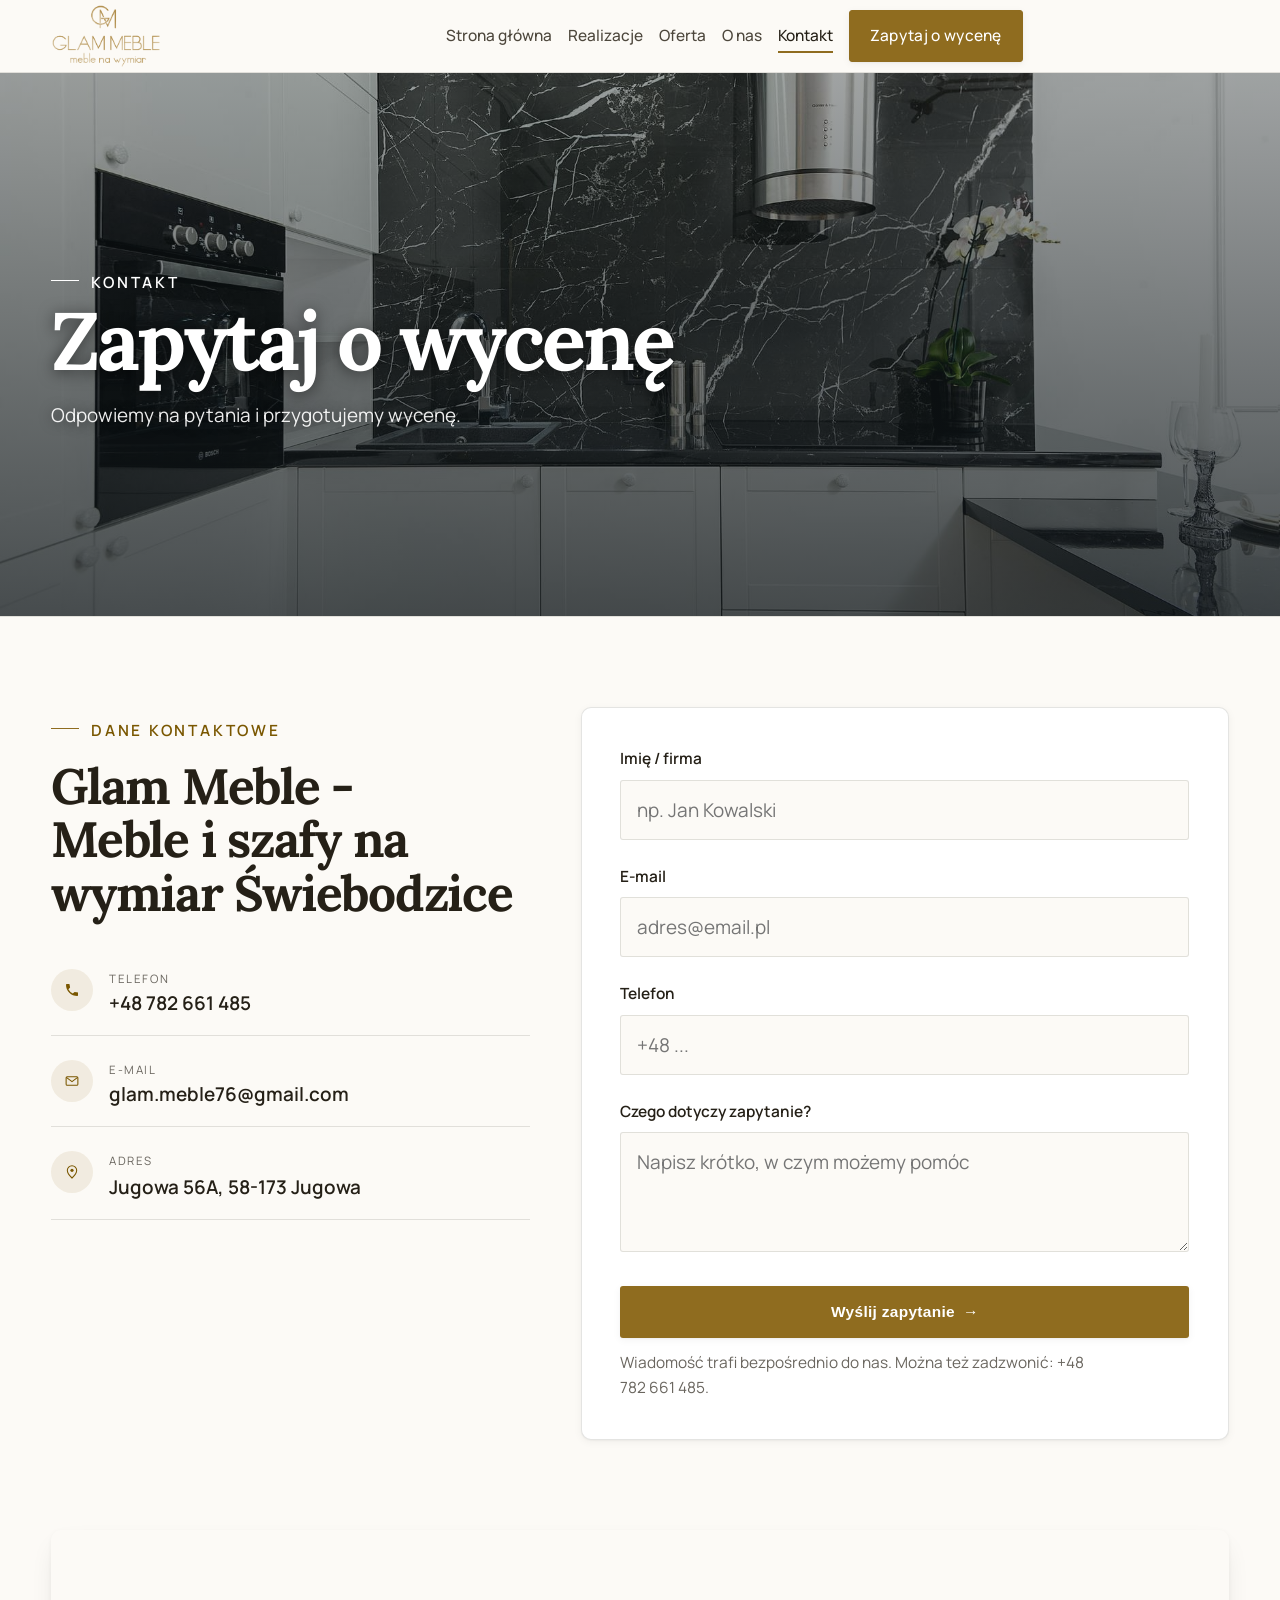
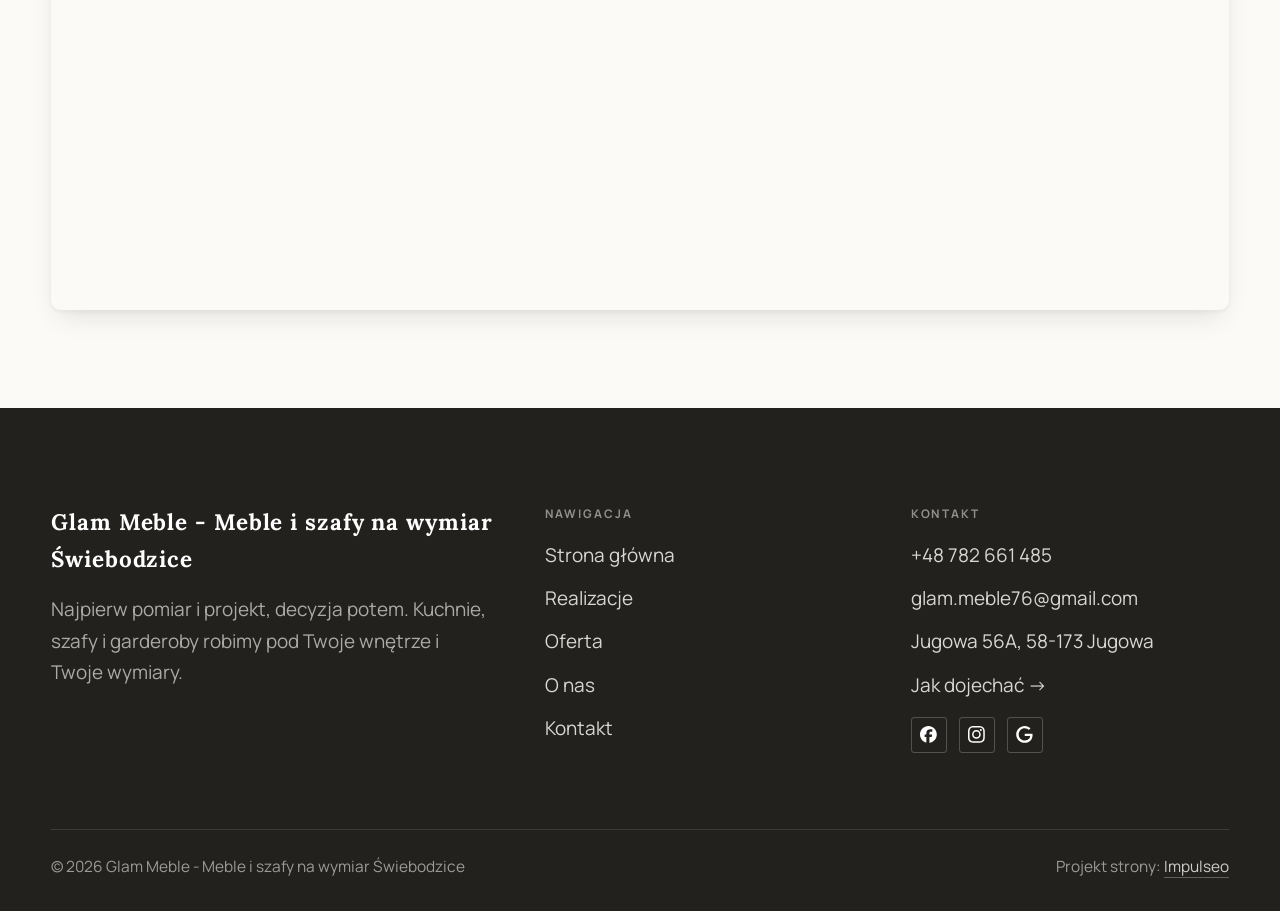
==== kontakt.html @ 392a2110 "Strona demo: glam-meble-meble-i-szafy-na-wymiar-swiebodzice" ====
<!DOCTYPE html>
<html lang="pl">
<head>
<meta charset="UTF-8">
<meta name="viewport" content="width=device-width, initial-scale=1.0">
<title>Kontakt - Glam Meble - Meble i szafy na wymiar Świebodzice</title>
<meta name="description" content="Kontakt Glam Meble - Meble i szafy na wymiar Świebodzice - Jugowa 56A, 58-173 Jugowa">
<link rel="canonical" href="https://impulseo-pl.github.io/glam-meble-meble-i-szafy-na-wymiar-swiebodzice/kontakt.html">
<meta name="robots" content="noindex, nofollow">
<meta property="og:type" content="website">
<meta property="og:locale" content="pl_PL">
<meta property="og:site_name" content="Glam Meble - Meble i szafy na wymiar Świebodzice">
<meta property="og:title" content="Kontakt - Glam Meble - Meble i szafy na wymiar Świebodzice">
<meta property="og:description" content="Kontakt Glam Meble - Meble i szafy na wymiar Świebodzice - Jugowa 56A, 58-173 Jugowa">
<meta property="og:url" content="https://impulseo-pl.github.io/glam-meble-meble-i-szafy-na-wymiar-swiebodzice/kontakt.html">
<meta property="og:image" content="https://impulseo-pl.github.io/glam-meble-meble-i-szafy-na-wymiar-swiebodzice/img/og.jpg">
<meta property="og:image:width" content="1200">
<meta property="og:image:height" content="630">
<meta name="twitter:card" content="summary_large_image">
<link rel="preconnect" href="https://fonts.googleapis.com">
<link rel="preconnect" href="https://fonts.gstatic.com" crossorigin>
<link href="https://fonts.googleapis.com/css2?family=Lora:wght@500;600;700&family=Manrope:wght@400;500;600&display=swap" rel="stylesheet">
<link rel="stylesheet" href="assets/styles.css?v=4cec102a">
</head>
<body>

<header class="nav">
  <div class="wrap nav-inner">
    <a class="brand brand-has-logo" href="index.html"><img class="brand-logo" src="img/logo.png" alt="Glam Meble - Meble i szafy na wymiar Świebodzice" width="603" height="350" decoding="async"></a>
    <nav class="nav-links">
      <a href="index.html">Strona główna</a>
      <a href="realizacje.html">Realizacje</a>
      <a href="oferta.html">Oferta</a>
      <a href="o-nas.html">O nas</a>
      <a href="kontakt.html" class="active" aria-current="page">Kontakt</a>
      <a href="kontakt.html" class="btn btn-accent">Zapytaj o wycenę</a>
    </nav>
    <button class="nav-toggle" aria-label="Menu"><span></span><span></span><span></span></button>
  </div>
</header>

<main>
<section class="pagehead">
  <img src="img/g7.jpg" alt="Glam Meble - Meble i szafy na wymiar Świebodzice - Zapytaj o wycenę" width="1880" height="1255" decoding="async">
  <div class="wrap">
    <span class="eyebrow">Kontakt</span>
    <h1>Zapytaj o wycenę</h1>
    <p>Odpowiemy na pytania i przygotujemy wycenę.</p>
  </div>
</section>
<section>
  <div class="wrap contact-grid">
    <div class="reveal">
      <span class="eyebrow">Dane kontaktowe</span>
      <h2 style="margin:var(--space-4) 0 var(--space-6)">Glam Meble - Meble i szafy na wymiar Świebodzice</h2>
      <div class="info-list">
        <div class="info-row"><div class="ic"><svg class="ico-tel" width="16" height="16" viewBox="0 0 24 24" fill="none" aria-hidden="true"><path d="M6.6 10.8a15.5 15.5 0 0 0 6.6 6.6l2.2-2.2a1 1 0 0 1 1-.24 11.4 11.4 0 0 0 3.6.58 1 1 0 0 1 1 1V20a1 1 0 0 1-1 1A17 17 0 0 1 3 4a1 1 0 0 1 1-1h3.5a1 1 0 0 1 1 1c0 1.25.2 2.46.58 3.6a1 1 0 0 1-.25 1l-2.23 2.2Z" fill="currentColor"/></svg></div><div><div class="lbl">Telefon</div><a class="val" href="tel:+48782661485">+48 782 661 485</a></div></div>
        <div class="info-row"><div class="ic"><svg class="ico-mail" width="16" height="16" viewBox="0 0 24 24" fill="none" aria-hidden="true"><rect x="3.2" y="5.5" width="17.6" height="13" rx="1.6" stroke="currentColor" stroke-width="1.6"/><path d="M4 7l8 6 8-6" stroke="currentColor" stroke-width="1.6" stroke-linecap="round" stroke-linejoin="round"/></svg></div><div><div class="lbl">E-mail</div><a class="val" href="mailto:glam.meble76@gmail.com">glam.meble76@gmail.com</a></div></div>
        <div class="info-row"><div class="ic"><svg class="ico-pin" width="16" height="16" viewBox="0 0 24 24" fill="none" aria-hidden="true"><path d="M12 21s7-6.1 7-11.5A7 7 0 0 0 5 9.5C5 14.9 12 21 12 21Z" stroke="currentColor" stroke-width="1.6" fill="none"/><circle cx="12" cy="9.5" r="2.4" fill="currentColor"/></svg></div><div><div class="lbl">Adres</div><div class="val">Jugowa 56A, 58-173 Jugowa</div></div></div>
      </div>
    </div>
    <div class="reveal">
      <form class="form" action="https://formsubmit.co/glam.meble76@gmail.com" method="POST">
        <input type="hidden" name="_subject" value="Zapytanie ze strony Glam Meble - Meble i szafy na wymiar Świebodzice">
        <input type="hidden" name="_captcha" value="false">
        <input type="hidden" name="_template" value="table">
        <div class="fld"><label for="name">Imię / firma</label><input id="name" name="name" type="text" placeholder="np. Jan Kowalski" required></div>
        <div class="fld"><label for="email">E-mail</label><input id="email" name="email" type="email" placeholder="adres@email.pl" required></div>
        <div class="fld"><label for="phone">Telefon</label><input id="phone" name="phone" type="tel" placeholder="+48 ..."></div>
        <div class="fld"><label for="msg">Czego dotyczy zapytanie?</label><textarea id="msg" name="message" placeholder="Napisz krótko, w czym możemy pomóc" required></textarea></div>
        <button type="submit" class="btn btn-accent" style="width:100%;justify-content:center">Wyślij zapytanie <span class="arr">→</span></button>
        <p class="note">Wiadomość trafi bezpośrednio do nas. Można też zadzwonić: +48 782 661 485.</p>
      </form>
    </div>
  </div>
</section>
<section style="padding-top:0">
  <div class="wrap reveal">
    <iframe class="map" title="Glam Meble - Meble i szafy na wymiar Świebodzice - Świebodzice" src="https://maps.google.com/maps?q=50.9390116%2C16.2504548&z=15&output=embed" loading="lazy" referrerpolicy="no-referrer-when-downgrade"></iframe>
  </div>
</section>
</main>

<footer>
  <div class="wrap">
    <div class="foot-grid">
      <div class="foot-brand">
        <div class="name">Glam Meble - Meble i szafy na wymiar Świebodzice</div>
        <p>Najpierw pomiar i projekt, decyzja potem. Kuchnie, szafy i garderoby robimy pod Twoje wnętrze i Twoje wymiary.</p>
      </div>
      <div class="foot-col">
        <h4>Nawigacja</h4>
        <a href="index.html">Strona główna</a>
        <a href="realizacje.html">Realizacje</a>
        <a href="oferta.html">Oferta</a>
        <a href="o-nas.html">O nas</a>
        <a href="kontakt.html">Kontakt</a>
      </div>
      <div class="foot-col">
        <h4>Kontakt</h4>
        <a href="tel:+48782661485">+48 782 661 485</a>
        <a href="mailto:glam.meble76@gmail.com">glam.meble76@gmail.com</a>
        <p>Jugowa 56A, 58-173 Jugowa</p>
        <a href="https://www.google.com/maps?cid=4257442915311212069" target="_blank" rel="noopener">Jak dojechać →</a>
      <div class="foot-soc">
        <a class="soc" href="https://www.facebook.com/p/Glam-Meble-61574388712407/" target="_blank" rel="noopener" aria-label="Facebook - Glam Meble - Meble i szafy na wymiar Świebodzice"><svg viewBox="0 0 24 24" aria-hidden="true" focusable="false"><path d="M9.101 23.691v-7.98H6.627v-3.667h2.474v-1.58c0-4.085 1.848-5.978 5.858-5.978.401 0 .955.042 1.468.103a8.68 8.68 0 0 1 1.141.195v3.325a8.623 8.623 0 0 0-.653-.036 26.805 26.805 0 0 0-.733-.009c-.707 0-1.259.096-1.675.309a1.686 1.686 0 0 0-.679.622c-.258.42-.374.995-.374 1.752v1.297h3.919l-.386 2.103-.287 1.564h-3.246v8.245C19.396 23.238 24 18.179 24 12.044c0-6.627-5.373-12-12-12s-12 5.373-12 12c0 5.628 3.874 10.35 9.101 11.647Z" fill="currentColor"/></svg></a>
        <a class="soc" href="https://www.instagram.com/glam_meble_/" target="_blank" rel="noopener" aria-label="Instagram - Glam Meble - Meble i szafy na wymiar Świebodzice"><svg viewBox="0 0 24 24" aria-hidden="true" focusable="false"><path d="M7.0301.084c-1.2768.0602-2.1487.264-2.911.5634-.7888.3075-1.4575.72-2.1228 1.3877-.6652.6677-1.075 1.3368-1.3802 2.127-.2954.7638-.4956 1.6365-.552 2.914-.0564 1.2775-.0689 1.6882-.0626 4.947.0062 3.2586.0206 3.6671.0825 4.9473.061 1.2765.264 2.1482.5635 2.9107.308.7889.72 1.4573 1.388 2.1228.6679.6655 1.3365 1.0743 2.1285 1.38.7632.295 1.6361.4961 2.9134.552 1.2773.056 1.6884.069 4.9462.0627 3.2578-.0062 3.668-.0207 4.9478-.0814 1.28-.0607 2.147-.2652 2.9098-.5633.7889-.3086 1.4578-.72 2.1228-1.3881.665-.6682 1.0745-1.3378 1.3795-2.1284.2957-.7632.4966-1.636.552-2.9124.056-1.2809.0692-1.6898.063-4.948-.0063-3.2583-.021-3.6668-.0817-4.9465-.0607-1.2797-.264-2.1487-.5633-2.9117-.3084-.7889-.72-1.4568-1.3876-2.1228C21.2982 1.33 20.628.9208 19.8378.6165 19.074.321 18.2017.1197 16.9244.0645 15.6471.0093 15.236-.005 11.977.0014 8.718.0076 8.31.0215 7.0301.0839m.1402 21.6932c-1.17-.0509-1.8053-.2453-2.2287-.408-.5606-.216-.96-.4771-1.3819-.895-.422-.4178-.6811-.8186-.9-1.378-.1644-.4234-.3624-1.058-.4171-2.228-.0595-1.2645-.072-1.6442-.079-4.848-.007-3.2037.0053-3.583.0607-4.848.05-1.169.2456-1.805.408-2.2282.216-.5613.4762-.96.895-1.3816.4188-.4217.8184-.6814 1.3783-.9003.423-.1651 1.0575-.3614 2.227-.4171 1.2655-.06 1.6447-.072 4.848-.079 3.2033-.007 3.5835.005 4.8495.0608 1.169.0508 1.8053.2445 2.228.408.5608.216.96.4754 1.3816.895.4217.4194.6816.8176.9005 1.3787.1653.4217.3617 1.056.4169 2.2263.0602 1.2655.0739 1.645.0796 4.848.0058 3.203-.0055 3.5834-.061 4.848-.051 1.17-.245 1.8055-.408 2.2294-.216.5604-.4763.96-.8954 1.3814-.419.4215-.8181.6811-1.3783.9-.4224.1649-1.0577.3617-2.2262.4174-1.2656.0595-1.6448.072-4.8493.079-3.2045.007-3.5825-.006-4.848-.0608M16.953 5.5864A1.44 1.44 0 1 0 18.39 4.144a1.44 1.44 0 0 0-1.437 1.4424M5.8385 12.012c.0067 3.4032 2.7706 6.1557 6.173 6.1493 3.4026-.0065 6.157-2.7701 6.1506-6.1733-.0065-3.4032-2.771-6.1565-6.174-6.1498-3.403.0067-6.156 2.771-6.1496 6.1738M8 12.0077a4 4 0 1 1 4.008 3.9921A3.9996 3.9996 0 0 1 8 12.0077" fill="currentColor"/></svg></a>
        <a class="soc" href="https://www.google.com/maps?cid=4257442915311212069" target="_blank" rel="noopener" aria-label="Google - Glam Meble - Meble i szafy na wymiar Świebodzice"><svg viewBox="0 0 24 24" aria-hidden="true" focusable="false"><path d="M12.48 10.92v3.28h7.84c-.24 1.84-.853 3.187-1.787 4.133-1.147 1.147-2.933 2.4-6.053 2.4-4.827 0-8.6-3.893-8.6-8.72s3.773-8.72 8.6-8.72c2.6 0 4.507 1.027 5.907 2.347l2.307-2.307C18.747 1.44 16.133 0 12.48 0 5.867 0 .307 5.387.307 12s5.56 12 12.173 12c3.573 0 6.267-1.173 8.373-3.36 2.16-2.16 2.84-5.213 2.84-7.667 0-.76-.053-1.467-.173-2.053H12.48z" fill="currentColor"/></svg></a>
      </div>
      </div>
    </div>
    <div class="foot-bot">
      <span>© 2026 Glam Meble - Meble i szafy na wymiar Świebodzice</span>
      <span>Projekt strony: <a class="foot-credit" href="https://impulseo.pl" target="_blank" rel="noopener">Impulseo</a></span>
    </div>
  </div>
</footer>
<div class="sticky-reserve"><a class="sr-book" href="kontakt.html">Zapytaj o wycenę</a><a class="sr-call" href="tel:+48782661485" aria-label="Zadzwoń"><svg class="ico-tel" width="16" height="16" viewBox="0 0 24 24" fill="none" aria-hidden="true"><path d="M6.6 10.8a15.5 15.5 0 0 0 6.6 6.6l2.2-2.2a1 1 0 0 1 1-.24 11.4 11.4 0 0 0 3.6.58 1 1 0 0 1 1 1V20a1 1 0 0 1-1 1A17 17 0 0 1 3 4a1 1 0 0 1 1-1h3.5a1 1 0 0 1 1 1c0 1.25.2 2.46.58 3.6a1 1 0 0 1-.25 1l-2.23 2.2Z" fill="currentColor"/></svg></a></div>
<div class="demo-wazne" data-do="2026-10-28" data-cykl="3" hidden><svg class="dw-ico" width="13" height="13" viewBox="0 0 24 24" fill="none" aria-hidden="true"><circle cx="12" cy="12" r="8.6" stroke="currentColor" stroke-width="1.8"/><path d="M12 7.2V12l3.3 2" stroke="currentColor" stroke-width="1.8" stroke-linecap="round"/></svg><span class="dw-txt"></span></div>

<script src="assets/main.js"></script>
</body>
</html>
---- assets/styles.css ----
/* ============================================================
   STOLBASZ — premium, architektoniczny B2B fit-out
   Jasna paleta, zero brązu. System wg premium-web-craft.
   Projekt strony: Impulseo (impulseo.pl)
   ============================================================ */

:root{
  /* PALETA — jasna, architektoniczna, chłodna */
  --paper:#F3F1EC;          /* główne tło */
  --paper-2:#E6E3DB;        /* sekcje alternatywne (chłodny jasny szary) */
  --paper-3:#E6E3DB;        /* delikatne wypełnienia */
  --ink:#23211E;            /* tekst główny — chłodny grafit */
  --ink-soft:#43403A;       /* nagłówki drugorzędne */
  --muted:#87837A;          /* tekst poboczny */
  --line:rgba(35,33,30,.12);/* hairline */
  --accent:#8A6B3C;         /* stonowany petrol-slate — jedyny akcent */
  --accent-d:#6E5430;
  --accent-soft:rgba(138,107,60,.10);
  --dark:#23211E;           /* sekcje ciemne (stopka/CTA) */

  /* HOVER ZDJĘĆ — JEDEN standard dla całego silnika (decyzja K. 04.08.2026, artefakt z wariantami).
     AKTUALNE (K.+Szymon 09.08.2026, wybór z artefaktu 6 wariantów): zoom 1.05 przy 1.4s -
     przy tak długim czasie mocniejszy kadr NIE skacze, tylko „oddycha". Poprzedni standard
     (1.02 / .55s z 04.08) odbierany jako dynamiczny i szybki.
     Spoczynek lekko przygaszony, ale TYLKO tam, gdzie jest mysz (@media hover:hover) —
     na telefonie zdjęcia zostają w pełnej jasności. */
  --img-zoom:1.05;                   /* K.+Szymon 09.08: wariant F z artefaktu porównawczego */
  --img-rest:brightness(.95) saturate(.99);
  --img-hot:brightness(1.06) saturate(1.05);
  --img-dur:1.4s;                    /* K.+Szymon 09.08 (wariant F): powoli = elegancko */
  --img-ease:cubic-bezier(.16,.84,.44,1);  /* miękki ogon, efekt „oddychania" */

  /* ODSTĘPY — skala 4/8 */
  --space-1:4px; --space-2:8px; --space-3:12px; --space-4:16px; --space-5:24px;
  --space-6:32px; --space-7:48px; --space-8:64px; --space-9:96px; --space-10:128px;

  /* TYPOGRAFIA — fluid clamp() (skala podbita 16.07.2026: większe, czytelniejsze litery — uwaga Adama) */
  --text-sm:clamp(.9rem,.87rem + .12vw,1rem);
  --text-base:clamp(1.08rem,1.04rem + .18vw,1.2rem);
  --text-lg:clamp(1.24rem,1.15rem + .34vw,1.44rem);
  --text-h3:clamp(1.34rem,1.22rem + .55vw,1.66rem);
  --text-h2:clamp(2.1rem,1.66rem + 2.1vw,3.1rem);
  --text-h1:clamp(2.9rem,2.1rem + 4vw,5.1rem);

  /* PROMIENIE — architektoniczne, raczej ostre */
  --r-sm:3px; --r-md:6px; --r-lg:10px;

  /* RUCH */
  --ease:cubic-bezier(.25,.46,.45,.94); --dur:.24s;

  /* CIENIE — miękkie, warstwowe */
  --sh-sm:0 1px 2px rgba(16,24,32,.04), 0 2px 8px rgba(16,24,32,.05);
  --sh-md:0 2px 6px rgba(16,24,32,.05), 0 12px 28px -8px rgba(16,24,32,.12);
  --sh-lg:0 6px 14px rgba(16,24,32,.07), 0 26px 56px -18px rgba(16,24,32,.22);

  --hairline:1px solid var(--line);

  --font-display:'Lora',serif;
  --font-body:'Manrope',sans-serif;
}

*{box-sizing:border-box;margin:0;padding:0}
html{scroll-behavior:smooth}
body{
  font-family:var(--font-body);
  font-size:var(--text-base);
  line-height:1.65;
  color:var(--ink);
  background:var(--paper);
  -webkit-font-smoothing:antialiased;
  text-rendering:optimizeLegibility;
}
img{max-width:100%;height:auto;display:block}  /* height:auto = width/height z atrybutów trzyma proporcje (TOP#12) */
a{color:inherit;text-decoration:none}

.wrap{width:min(92%,1180px);margin-inline:auto}
section{padding-block:clamp(52px,6.5vw,96px)}

h1,h2,h3{font-family:var(--font-display);font-weight:700;line-height:1.08;letter-spacing:-.02em;color:var(--ink)}
h1{font-size:var(--text-h1);letter-spacing:-.035em}
h2{font-size:var(--text-h2);letter-spacing:-.025em}
h3{font-size:var(--text-h3)}
/* MIARA — długość wiersza. WCAG 2.2 SC 1.4.8: max 80 znaków; Butterick: 45–90.
   68ch daje realnie 72–78 znaków polskiego tekstu, czyli z zapasem pod granicą.
   Wcześniej limit miał TYLKO <p> — <li>, <blockquote> i <dd> nie miały żadnego,
   i to jedyny powód, dla którego 23 bloki na dwóch oddanych stronach jadą po
   83–106 znaków w wierszu (pomiar 07.08.2026, bramka `miara`).
   ⚠️ Listy i definicje ograniczamy TYLKO bez klasy: `ul`/`ol` z klasą to u nas
   układ (siatki kafli, menu), a nie tekst ciągły — tam miarę wyznacza układ. */
/* 60ch, nie 68ch (K. 10.08): po zmianie fontów na węższe kroje (DM Sans i spółka)
   w 68ch mieściło się ~90 znaków - bramka pikselowa słusznie zgłaszała przekroczenie
   granicy 80. Pomiar na żywej przeglądarce: 60ch = 90 znaków, 53ch = ~78 znaków, czyli normę WCAG 1.4.8. */
:root{ --miara:53ch }
p{max-width:min(100%,var(--miara))}
blockquote,
ul:not([class])>li, ol:not([class])>li,
dl:not([class])>dd{max-width:min(100%,var(--miara))}

/* ⚠️ Świadomie BEZ wyjątku `.tile p,.card p,.svc p{max-width:none}`, choć nasuwa się sam:
   te akapity BYŁY już ograniczone (stare `p{max-width:65ch}`), więc „wyjątek" nie odblokowałby
   niczego nowego — tylko ROZLUŹNIŁ stan sprzed zmiany na wszystkich demach naraz.
   `figcaption` żadna z reguł wyżej nie dotyczy, więc też nie potrzebuje zwolnienia. */

/* ŁAMANIE. `balance` wyrównuje długości wierszy w nagłówku, `pretty` pilnuje ostatniego
   wiersza akapitu, żeby nie został w nim jeden wyraz. Obsługiwane od Chrome 117 /
   Safari 17.5; starsze przeglądarki po prostu ignorują tę własność.
   `text-wrap:pretty` nie występowało dotąd ANI RAZ w silniku ani w repo klientów. */
h1,h2,h3,.lead,.lede{text-wrap:balance}
p,li,blockquote,dd{text-wrap:pretty}

.eyebrow{
  font-family:var(--font-body);
  font-size:var(--text-sm);
  font-weight:600;
  letter-spacing:.18em;
  text-transform:uppercase;
  color:var(--accent);
  display:inline-flex;align-items:center;gap:var(--space-3);
}
/* flex:none + margin-top = kreska trzyma się PIERWSZEJ linii. Wcześniej align-items:center
   centrowało ją względem całego bloku i przy zawinięciu (długi kicker typu
   „…WNĘTRZ · LESZNO · OD 2019") druga linia lądowała z brzydkim wcięciem. */
.eyebrow{align-items:flex-start}
.eyebrow>*,.eyebrow{text-wrap:balance}   /* dlugi kicker lamal sie na sierote typu samo „2019" w drugiej linii */
.eyebrow::before{content:"";width:28px;height:1px;background:var(--accent);display:inline-block;flex:none;margin-top:.62em}

.muted{color:var(--muted)}
.lead{font-size:var(--text-lg);line-height:1.55;color:var(--ink-soft);max-width:50ch}

/* ---------- BUTTONS ---------- */
.btn{
  display:inline-flex;align-items:center;gap:var(--space-2);
  font-weight:600;font-size:var(--text-sm);letter-spacing:.02em;
  padding:var(--space-4) var(--space-6);
  border-radius:var(--r-sm);
  transition:transform var(--dur) var(--ease),box-shadow var(--dur) var(--ease),background var(--dur) var(--ease);
  cursor:pointer;border:1px solid transparent;
}
.btn-accent{background:var(--accent);color:#fff;box-shadow:var(--sh-sm)}
.btn-accent:hover{background:var(--accent-d);transform:translateY(-2px);box-shadow:var(--sh-md)}
.btn-accent:active{transform:translateY(0);box-shadow:var(--sh-sm)}
.btn-ghost{background:transparent;color:var(--ink);border-color:var(--line)}
.btn-ghost:hover{border-color:var(--accent);color:var(--accent);transform:translateY(-2px)}
.btn-light{background:#fff;color:var(--ink);box-shadow:var(--sh-sm)}
.btn-light:hover{transform:translateY(-2px);box-shadow:var(--sh-md)}
.btn .arr{transition:transform var(--dur) var(--ease)}
.btn:hover .arr{transform:translateX(4px)}

/* ---------- NAV ---------- */
.nav{
  position:sticky;top:0;z-index:50;
  background:color-mix(in srgb,var(--paper) 88%,transparent);
  backdrop-filter:saturate(140%) blur(10px);
  border-bottom:var(--hairline);
}
.nav-inner{display:flex;align-items:center;justify-content:space-between;gap:var(--space-5);height:72px}
/* ANTY-NACHODZENIE (K. 05.08.2026): długa nazwa firmy + przycisk z pełnym numerem nie mieściły się w pasku
   i flex ściskał linki PONIŻEJ ich treści - "Kontakt" wchodził na ramkę "Zadzwoń +48 ...". Teraz ustępuje
   nazwa marki (skrót wielokropkiem), a menu i przycisk nigdy się nie kurczą ani nie zachodzą na siebie. */
.brand{display:flex;flex-direction:column;line-height:1;min-width:0;flex:0 1 auto}
.brand .name{font-family:var(--font-display);font-weight:800;font-size:1.35rem;letter-spacing:.04em;white-space:nowrap;overflow:hidden;text-overflow:ellipsis}
.brand .sub{font-size:.62rem;letter-spacing:.34em;text-transform:uppercase;color:var(--muted);margin-top:5px;white-space:nowrap;overflow:hidden;text-overflow:ellipsis}
.nav-links{display:flex;align-items:center;gap:var(--space-6);flex:0 0 auto}
.nav-links a{font-size:var(--text-sm);font-weight:500;color:var(--ink-soft);position:relative;padding-block:4px;white-space:nowrap;transition:color var(--dur) var(--ease)}
.nav-links a::after{content:"";position:absolute;left:0;bottom:0;width:0;height:1.5px;background:var(--accent);transition:width var(--dur) var(--ease)}
.nav-links a:hover,.nav-links a.active{color:var(--ink)}
.nav-links a:hover::after,.nav-links a.active::after{width:100%}
.nav-links .btn{padding:var(--space-2) var(--space-5)}
/* przyciski w nav: właściwy kolor (przebij .nav-links a) + bez podkreślenia */
.nav-links a.btn-accent{color:#fff}
.nav-links a.btn-ghost,.nav-links a.btn-light{color:var(--ink)}
/* CTA w pasku: NIE podkreślenie spod linków menu, ale ten sam przelatujący błysk,
   co na wszystkich innych przyciskach (zgłoszenie K. 13.08.2026 - „na hero jest efekt
   światła przechodzącego przez przycisk, na navbarze go nie ma, a mają być identyczne").
   Reguła `.nav-links a::after` jest silniejsza od `.btn::after`, więc trzeba jej
   geometrię wyzerować i wpisać połysk z nazwy - samo `display:none` gasiło efekt. */
.nav-links a.btn::after{
  display:block;content:"";position:absolute;inset:0;z-index:-1;pointer-events:none;
  width:auto;height:auto;border-radius:inherit;   /* kasuje geometrię podkreślenia (width:0;height:1.5px) */
  background:linear-gradient(100deg,transparent 32%,rgba(255,255,255,.20) 50%,transparent 68%);
  translate:-120% 0}
@media (prefers-reduced-motion:no-preference){
  .nav-links a.btn:hover::after{translate:120% 0;transition:translate .75s var(--mt-ease,cubic-bezier(.16,.84,.44,1))}
}
.nav-toggle{display:none;background:none;border:none;cursor:pointer;flex-direction:column;gap:5px;padding:8px}
.nav-toggle span{width:24px;height:2px;background:var(--ink);transition:var(--dur)}
/* Ciasny zakres MIĘDZY menu mobilnym a pełnym pulpitem: zbijamy odstępy i nazwę marki,
   żeby wszystko zmieściło się naturalnie, zanim w ogóle dojdzie do skracania wielokropkiem. */
@media(max-width:1280px) and (min-width:921px){
  .nav-links{gap:var(--space-4)}
  .nav-links .btn{padding:var(--space-2) var(--space-4)}
  .brand .name{font-size:1.15rem}
}

/* ---------- HERO (split) ---------- */
.hero{position:relative;overflow:hidden;border-bottom:var(--hairline)}
.hero-grid{display:grid;grid-template-columns:1.05fr .95fr;gap:clamp(24px,4vw,60px);align-items:center;
  padding-block:clamp(36px,4.5vw,64px)}
.hero-copy .eyebrow{margin-bottom:var(--space-5)}
.hero-copy h1{margin-bottom:var(--space-5)}
.hero-copy .lead{margin-bottom:var(--space-7)}
.hero-actions{display:flex;flex-wrap:wrap;gap:var(--space-4)}
.hero-art{position:relative;aspect-ratio:4/3;border-radius:var(--r-lg);overflow:hidden;box-shadow:var(--sh-lg)}
.hero-art img{width:100%;height:100%;object-fit:cover}
.hero-art::after{content:"";position:absolute;inset:0;background:linear-gradient(180deg,transparent 55%,rgba(18,24,28,.28))}
.hero-badge{position:absolute;left:var(--space-5);bottom:var(--space-5);z-index:2;
  background:rgba(252,252,251,.94);backdrop-filter:blur(4px);
  border-radius:var(--r-md);padding:var(--space-4) var(--space-5);box-shadow:var(--sh-md);max-width:78%}
.hero-badge strong{display:block;font-family:var(--font-display);font-size:1rem;letter-spacing:-.01em}
.hero-badge span{font-size:var(--text-sm);color:var(--muted)}

/* ---------- HERO duży / kinowy (strona główna) ---------- */
.hero-cine{position:relative;min-height:clamp(560px,82vh,840px);min-height:clamp(560px,82svh,840px);display:flex;align-items:center;overflow:hidden;border-bottom:var(--hairline)}
.hero-cine>img{position:absolute;inset:0;width:100%;height:100%;object-fit:cover;z-index:0}
.hero-cine::after{content:"";position:absolute;inset:0;z-index:1;
  background:linear-gradient(95deg,rgba(13,18,23,.86) 0%,rgba(13,18,23,.64) 32%,rgba(13,18,23,.24) 62%,rgba(13,18,23,.04) 100%)}
.hero-cine .wrap{position:relative;z-index:2;padding-block:var(--space-8)}
.hero-cine .hero-copy{max-width:660px}
.hero-cine .eyebrow{color:#fff;margin-bottom:var(--space-5)}
.hero-cine .eyebrow::before{background:#fff}
.hero-cine h1{color:#fff;margin-bottom:var(--space-5);font-size:clamp(2.9rem,2rem + 4.4vw,5.2rem);text-wrap:balance}
.hero-cine .lead{color:rgba(255,255,255,.92);max-width:48ch;margin-bottom:var(--space-7)}
.hero-cine .hero-actions{display:flex;flex-wrap:wrap;gap:var(--space-4)}
/* NISKIE OKNO (laptop z dokiem i paskami przeglądarki ma ~700-780 px wysokości widoku):
   H1 do 5.2rem + długi lead nie mieściły się i przyciski wypadały POD krawędź ekranu -
   klient widział stronę bez ani jednego CTA. Skalujemy w dół, zamiast przycinać treść. */
@media(min-width:821px) and (max-height:820px){
  .hero-cine{min-height:clamp(520px,94svh,780px)}
  .hero-cine .wrap{padding-block:var(--space-6)}
  .hero-cine h1{font-size:clamp(2.2rem,1.5rem + 2.6vw,3.6rem);margin-bottom:var(--space-4)}
  .hero-cine .eyebrow{margin-bottom:var(--space-4)}
  .hero-cine .lead{margin-bottom:var(--space-5);max-width:44ch}
}
@media(max-width:680px){
  .hero-cine{min-height:clamp(520px,76vh,640px);min-height:clamp(520px,76svh,640px);align-items:flex-end}
  .hero-cine::after{background:linear-gradient(0deg,rgba(13,18,23,.9) 6%,rgba(13,18,23,.45) 55%,rgba(13,18,23,.25) 100%)}
  .hero-cine .wrap{padding-bottom:var(--space-9)}
  /* TELEFON (~90% oglądających): lead potrafił zająć 8 linii i zepchnąć CTA poza pierwszy ekran.
     Zwężamy interlinię i skalę - treści nie ucinamy, bo to ona sprzedaje. */
  .hero-cine .lead{font-size:.98rem;line-height:1.5;margin-bottom:var(--space-5)}
  .hero-cine .eyebrow{font-size:.72rem;letter-spacing:.13em;margin-bottom:var(--space-4)}
  .hero-cine .eyebrow::before{width:20px}
  .hero-cine h1{margin-bottom:var(--space-4)}
}

/* full-bleed hero variant (podstrony) */
.pagehead{position:relative;min-height:46vh;min-height:46svh;display:flex;align-items:flex-end;overflow:hidden;border-bottom:var(--hairline)}
.pagehead img{position:absolute;inset:0;width:100%;height:100%;object-fit:cover}
/* 10.08.2026 (decyzja K.): mocniejsze przyciemnienie + cień pod tekstem. Bramka mierzyła na
   nagłówkach podstron 3,38-3,43:1 przy wymaganych 4,5 — jasne zdjęcie (hala, śnieg, niebo)
   podchodziło pod biały tekst. Zdjęcia klientów są różne, więc kontrast musi dawać WARSTWA,
   a nie szczęśliwy dobór kadru. */
.pagehead::after{content:"";position:absolute;inset:0;background:linear-gradient(180deg,rgba(18,24,28,.40),rgba(18,24,28,.76))}
.pagehead .wrap{position:relative;z-index:2;padding-block:var(--space-9);color:#fff}
.pagehead h1{color:#fff;max-width:18ch;text-shadow:0 2px 16px rgba(0,0,0,.55)}
.pagehead .eyebrow{color:#fff}
.pagehead .eyebrow::before{background:#fff}
.pagehead p{color:rgba(255,255,255,.92);margin-top:var(--space-4);max-width:54ch;text-shadow:0 1px 12px rgba(0,0,0,.5)}

/* ---------- STRIP (pasek skrótów / liczby) ---------- */
.strip{background:var(--dark);color:#fff}
/* PASEK HASEŁ — standard 04.08.2026 (decyzja K.): 5 haseł w JEDNYM rzędzie, tekst WYŚRODKOWANY,
   węższe marginesy boczne niż reszta strony (pasek ma iść szerzej), równe wysokości kolumn. */
.strip .wrap{width:min(96%,1440px);display:grid;grid-template-columns:repeat(5,1fr);
  gap:var(--space-5);padding-block:var(--space-7);align-items:stretch}
.strip .item .k{font-family:var(--font-display);font-size:clamp(1.05rem,.82rem + .85vw,1.55rem);
  font-weight:800;letter-spacing:-.02em;color:#fff;line-height:1.18;text-wrap:balance}
.strip .item .v{font-size:var(--text-sm);color:rgba(255,255,255,.66);margin-top:var(--space-2);line-height:1.4}
.strip .item{border-left:2px solid var(--accent);padding-inline:var(--space-4);
  text-align:center;display:flex;flex-direction:column;justify-content:center}
/* liczba kolumn = liczba haseł, żeby ostatnie nie zostawało samo w drugim rzędzie.
   Klasę n-N nadaje multipage.py; domyślnie (bez klasy) pasek jest 5-kolumnowy. */
.strip.n-2 .wrap{grid-template-columns:repeat(2,1fr)}
.strip.n-3 .wrap{grid-template-columns:repeat(3,1fr)}
.strip.n-4 .wrap{grid-template-columns:repeat(4,1fr);gap:var(--space-6)}
.strip.n-4 .item .k{font-size:clamp(1.3rem,1rem + 1.1vw,2rem)}
.strip.n-6 .wrap{grid-template-columns:repeat(6,1fr);gap:var(--space-4)}
.strip.n-6 .item .k{font-size:clamp(.98rem,.8rem + .7vw,1.35rem)}
/* równe łamanie: zamiast "długa linia + jedno słowo" obie linie zbliżonej długości */
.strip .item .k{text-wrap:balance}

/* ---------- SECTION HEAD ---------- */
.head{max-width:48rem;margin-bottom:var(--space-8)}
.head.center{margin-inline:auto;text-align:center}
.head .eyebrow{margin-bottom:var(--space-4)}
.head h2{margin-bottom:var(--space-4)}
.head p{color:var(--muted);font-size:var(--text-lg);line-height:1.55}
.head.center p{margin-inline:auto}

/* ---------- INTRO SPLIT ---------- */
.split{display:grid;grid-template-columns:.92fr 1.08fr;gap:clamp(28px,5vw,80px);align-items:center}
.split.rev{grid-template-columns:1.08fr .92fr}
.split.rev .split-art{order:-1}
.split-art{position:relative;aspect-ratio:5/4;border-radius:var(--r-lg);overflow:hidden;box-shadow:var(--sh-lg)}
.split-art img{width:100%;height:100%;object-fit:cover}
.split-copy h2{margin-bottom:var(--space-5)}
.split-copy p+p{margin-top:var(--space-4)}
.split-copy .btn{margin-top:var(--space-6)}

/* ---------- SERVICES (zakres) ---------- */
.svc-grid{display:grid;grid-template-columns:repeat(auto-fit,minmax(280px,1fr));gap:var(--space-5)}
.svc{background:#fff;border:var(--hairline);border-radius:var(--r-md);padding:var(--space-7) var(--space-6);
  transition:transform var(--dur) var(--ease),box-shadow var(--dur) var(--ease),border-color var(--dur) var(--ease);
  position:relative;overflow:hidden}
.svc::before{content:"";position:absolute;left:0;top:0;width:3px;height:0;background:var(--accent);transition:height var(--dur) var(--ease)}
.svc:hover{transform:translateY(-4px);box-shadow:var(--sh-md);border-color:transparent}
.svc:hover::before{height:100%}
.svc .ic{font-family:var(--font-display);font-size:.8rem;font-weight:700;letter-spacing:.12em;color:var(--accent);margin-bottom:var(--space-4)}
.svc h3{margin-bottom:var(--space-3);font-size:1.22rem}
.svc p{color:var(--muted);font-size:var(--text-base);line-height:1.6}

/* big detailed service rows */
.svc-row{display:grid;grid-template-columns:.8fr 1.2fr;gap:clamp(20px,4vw,60px);align-items:center;padding-block:var(--space-8)}
.svc-row+.svc-row{border-top:var(--hairline)}
.svc-row.rev{grid-template-columns:1.2fr .8fr}
/* Naprzemienny układ wierszy oferty: co drugi wiersz ma zdjęcie po PRAWEJ.
   Było `order:-1` — martwy kod, bo zdjęcie i tak jest pierwszym dzieckiem w HTML,
   więc wszystkie wiersze wyglądały identycznie (zdjęcie zawsze z lewej), a `rev`
   zmieniało tylko szerokość kolumn. Znalezione 29.07.2026 przy różnicowaniu kierunków
   animacji (pomiar pozycji: art.mid 390/502 przy row.mid 756 — zawsze lewa strona). */
.svc-row.rev .svc-row-art{order:2}
.svc-row-art{aspect-ratio:4/3;border-radius:var(--r-md);overflow:hidden;box-shadow:var(--sh-md)}
.svc-row-art img{width:100%;height:100%;object-fit:cover}
.svc-row h3{font-size:1.5rem;margin-bottom:var(--space-4)}
.svc-row .num{font-family:var(--font-display);font-size:.85rem;font-weight:700;letter-spacing:.14em;color:var(--accent);display:block;margin-bottom:var(--space-3)}
.svc-row ul{list-style:none;margin-top:var(--space-4);display:flex;flex-direction:column;gap:var(--space-2)}
.svc-row li{position:relative;padding-left:var(--space-5);color:var(--muted);font-size:var(--text-base)}
.svc-row li::before{content:"";position:absolute;left:0;top:.62em;width:8px;height:1px;background:var(--accent)}

/* ---------- GALLERY (realizacje) ---------- */
.gallery{display:grid;grid-template-columns:repeat(12,1fr);gap:var(--space-4);grid-auto-rows:200px}
/* GALERIA MASONRY — pionowe zdjęcia (portrety beauty/wellness) bez przycinania: kolumny, height auto */
.gallery-masonry{column-count:3;column-gap:var(--space-4)}
@media(max-width:900px){.gallery-masonry{column-count:2}}
@media(max-width:560px){.gallery-masonry{column-count:1}}
.gallery-masonry .m-tile{break-inside:avoid;margin:0 0 var(--space-4);padding:0;position:relative;overflow:hidden;border-radius:var(--r-md);border:1px solid var(--line)}
.gallery-masonry .m-tile img{width:100%;height:auto;display:block}
.gallery-masonry .m-tile .cap{position:absolute;left:0;right:0;bottom:0;padding:var(--space-4);color:#fff;background:linear-gradient(0deg,rgba(0,0,0,.55),transparent);font-size:var(--text-sm)}
.gallery-masonry .m-tile .cap small{display:block;font-weight:400;opacity:.78;letter-spacing:.04em;text-transform:uppercase;font-size:.66rem;margin-top:3px}
.tile{position:relative;overflow:hidden;border-radius:var(--r-md);box-shadow:var(--sh-sm);
  transition:transform var(--dur) var(--ease),box-shadow var(--dur) var(--ease)}
.tile img{width:100%;height:100%;object-fit:cover;
  transition:transform var(--img-dur) var(--img-ease),filter var(--img-dur) var(--img-ease)}
.tile:hover{box-shadow:var(--sh-md)}
.tile .cap{position:absolute;left:0;right:0;bottom:0;padding:var(--space-5) var(--space-4) var(--space-4);
  /* mocniejszy spad + cien pod tekstem: na JASNYCH zdjeciach klienta (biale fronty, sciany)
     slaby gradient dawal kontrast ~1.5:1 zamiast wymaganych 3.6:1 (bramka wygladu, 10.08.2026) */
  background:linear-gradient(transparent 10%,rgba(18,24,28,.55) 40%,rgba(18,24,28,.88) 68%,rgba(18,24,28,.99));color:#fff;
  text-shadow:0 1px 2px rgba(0,0,0,.85),0 2px 10px rgba(0,0,0,.55);
  font-size:var(--text-sm);font-weight:600;letter-spacing:.01em;
  opacity:0;transform:translateY(8px);transition:var(--dur) var(--ease)}
.tile:hover .cap{opacity:1;transform:translateY(0)}
.tile .cap small{display:block;font-weight:400;opacity:.78;letter-spacing:.04em;text-transform:uppercase;font-size:.66rem;margin-top:3px}
/* bento spans */
.t-wide{grid-column:span 6}
.t-tall{grid-column:span 6;grid-row:span 2}
.t-std{grid-column:span 6}
.t-third{grid-column:span 4}
.t-two3{grid-column:span 8}

/* ---------- TRUST / WIARYGODNOŚĆ ---------- */
.trust{background:var(--paper-2)}
.trust-grid{display:grid;grid-template-columns:repeat(auto-fit,minmax(240px,1fr));gap:var(--space-5);margin-top:var(--space-7)}
.trust-card{background:#fff;border-radius:var(--r-md);padding:var(--space-7) var(--space-6);box-shadow:var(--sh-sm);border-top:3px solid var(--accent)}
.trust-card .big{font-family:var(--font-display);font-size:clamp(1.8rem,1.3rem + 1.6vw,2.6rem);font-weight:800;letter-spacing:-.02em;color:var(--ink);line-height:1}
.trust-card h3{font-size:1.12rem;margin:var(--space-3) 0 var(--space-2)}
.trust-card p{color:var(--muted);font-size:var(--text-base);line-height:1.55}

/* ---------- CTA band ---------- */
.cta{background:var(--dark);color:#fff;position:relative;overflow:hidden}
/* telefon w CTA: na ciemnym tle biały (domyślnie), rodziny z JASNYM tłem CTA
   nadpisują to u siebie - wcześniej kolor siedział w stylu inline i wygrywał z rodziną. */
.cta .btn-ghost-cta{color:#fff;border-color:rgba(255,255,255,.3)}
.cta .wrap{display:grid;grid-template-columns:1.4fr .6fr;gap:var(--space-7);align-items:center;position:relative;z-index:2}
.cta h2{color:#fff;max-width:20ch}
.cta p{color:rgba(255,255,255,.74);margin-top:var(--space-4)}
.cta-actions{display:flex;flex-direction:column;gap:var(--space-3);align-items:flex-start}
.cta::before{content:"";position:absolute;right:-80px;top:-80px;width:360px;height:360px;border-radius:50%;
  background:radial-gradient(circle,var(--accent-soft),transparent 70%)}

/* ---------- CONTACT ---------- */
.contact-grid{display:grid;grid-template-columns:.85fr 1.15fr;gap:clamp(28px,4vw,56px);align-items:start}
.info-list{display:flex;flex-direction:column;gap:var(--space-2)}
.info-row{display:flex;gap:var(--space-4);align-items:flex-start;padding-block:var(--space-4);border-bottom:var(--hairline)}
.info-row .ic{flex:none;width:42px;height:42px;display:grid;place-items:center;border-radius:50%;
  background:var(--accent-soft);color:var(--accent);font-size:1.05rem}
.info-row .lbl{font-size:.72rem;letter-spacing:.14em;text-transform:uppercase;color:var(--muted)}
.info-row .val{font-weight:600;font-size:var(--text-base);margin-top:2px}
.info-row a.val:hover{color:var(--accent)}
.map{border:none;border-radius:var(--r-lg);box-shadow:var(--sh-md);width:100%;height:100%;min-height:380px;filter:grayscale(.2) contrast(1.02)}
.form{background:#fff;border:var(--hairline);border-radius:var(--r-lg);padding:clamp(24px,3vw,40px);box-shadow:var(--sh-sm)}
.form .fld{margin-bottom:var(--space-5)}
.form label{display:block;font-size:var(--text-sm);font-weight:600;margin-bottom:var(--space-2)}
.form input,.form textarea{width:100%;font-family:inherit;font-size:var(--text-base);color:var(--ink);
  padding:var(--space-4);border:var(--hairline);border-radius:var(--r-sm);background:var(--paper);transition:border-color var(--dur)}
.form input:focus,.form textarea:focus{outline:none;border-color:var(--accent);background:#fff}
.form textarea{resize:vertical;min-height:120px}
.form .note{font-size:var(--text-sm);color:var(--muted);margin-top:var(--space-3)}

/* ---------- FOOTER ---------- */
footer{background:var(--dark);color:#fff;padding-block:var(--space-9) var(--space-6)}
.foot-grid{display:grid;grid-template-columns:1.4fr 1fr 1fr;gap:var(--space-7);margin-bottom:var(--space-8)}
.foot-brand .name{font-family:var(--font-display);font-weight:800;font-size:1.4rem;letter-spacing:.04em}
.foot-brand p{color:rgba(255,255,255,.62);margin-top:var(--space-4);font-size:var(--text-base);max-width:38ch}
.foot-col h4{font-size:.74rem;letter-spacing:.16em;text-transform:uppercase;color:rgba(255,255,255,.5);margin-bottom:var(--space-4)}
.foot-col a,.foot-col p{display:block;color:rgba(255,255,255,.82);font-size:var(--text-base);margin-bottom:var(--space-3)}
.foot-col a:hover{color:#fff}
.foot-bot{border-top:1px solid rgba(255,255,255,.12);padding-top:var(--space-5);display:flex;justify-content:space-between;flex-wrap:wrap;gap:var(--space-3);
  font-size:var(--text-sm);color:rgba(255,255,255,.55)}
.foot-bot a:hover{color:#fff}
/* Podpis w stopce = klikalny link do impulseo.pl (31.07.2026). Ma być WIDOCZNIE klikalny,
   ale nie krzyczeć - stąd sam kolor jaśniejszy + delikatne podkreślenie na najeździe. */
.foot-bot a.foot-credit{color:rgba(255,255,255,.78);text-decoration:none;border-bottom:1px solid rgba(255,255,255,.28)}
.foot-bot a.foot-credit:hover{color:#fff;border-bottom-color:#fff}

/* ---------- REVEAL ---------- */
.reveal{opacity:0;transform:translateY(22px);transition:opacity .6s var(--ease),transform .6s var(--ease)}
.reveal.in{opacity:1;transform:none}

/* ---------- RESPONSIVE ---------- */
@media(max-width:920px){
  .hero-grid,.split,.split.rev,.svc-row,.svc-row.rev,.cta .wrap,.contact-grid,.foot-grid{grid-template-columns:1fr}
  .split.rev .split-art,.svc-row.rev .svc-row-art{order:0}
  .hero-art{aspect-ratio:16/10;max-height:420px}
  .strip .wrap,.strip.n-2 .wrap,.strip.n-3 .wrap,.strip.n-4 .wrap,.strip.n-6 .wrap{grid-template-columns:repeat(2,1fr);gap:var(--space-6)}
  .strip .item .k,.strip.n-6 .item .k{font-size:clamp(1.3rem,1.1rem + 1vw,2rem)}
  .gallery{grid-auto-rows:180px}
  .t-wide,.t-tall,.t-std,.t-third,.t-two3{grid-column:span 6}
  .t-tall{grid-row:span 1}
  .cta-actions{flex-direction:row;flex-wrap:wrap}
  .foot-grid{gap:var(--space-6)}
}
@media(max-width:680px){
  .nav-links{position:fixed;inset:72px 0 auto 0;background:var(--paper);flex-direction:column;align-items:stretch;
    gap:0;padding:var(--space-4) 6%;border-bottom:var(--hairline);box-shadow:var(--sh-md);
    transform:translateY(-120%);transition:transform var(--dur) var(--ease)}
  .nav-links.open{transform:translateY(0)}
  .nav-links a{padding-block:var(--space-4);border-bottom:var(--hairline)}
  .nav-links .btn{margin-top:var(--space-3);justify-content:center}
  .nav-toggle{display:flex}
  .strip .wrap,.strip.n-2 .wrap,.strip.n-3 .wrap,.strip.n-4 .wrap,.strip.n-6 .wrap{grid-template-columns:1fr}
  .gallery{grid-template-columns:repeat(6,1fr)}
  .foot-grid{grid-template-columns:1fr}
}
@media(prefers-reduced-motion:reduce){
  /* audyt 09.08 TOP#14: samo skrócenie duration przy animacji INFINITE = stroboskop
     (pętla .01ms miga ekranem); iteration-count:1 gasi pętlę naprawdę. Pseudoelementy
     też - tła hero (gastro/studio) animują ::before/img, blanket na * ich nie łapał. */
  *,*::before,*::after{animation-duration:.01ms!important;animation-iteration-count:1!important;animation-delay:0s!important;transition:none!important}
  .reveal{opacity:1!important;transform:none!important}
  html{scroll-behavior:auto}
}

/* ============================================================
   PREMIUM LAYER — destylat deep-researchu branż (anty-AI, spokój).
   Zmienne STOLBASZ (--accent/--ink/--paper/--line/--dark). Ruch ledwo
   zauważalny, krzywa cubic-bezier(.16,.84,.44,1); prefers-reduced-motion
   pokryte blanketem wyżej. Karty hairline zamiast cieni = #1 sygnał „nie-AI".
   ============================================================ */

/* więcej oddechu między sekcjami (liderzy: 110-130px) */
section{padding-block:clamp(64px,8vw,128px)}

/* 1) Aksamitny reveal — dłuższa, miękka krzywa zamiast „skoku" */
.reveal{transition:opacity .9s cubic-bezier(.16,.84,.44,1),transform .9s cubic-bezier(.16,.84,.44,1);will-change:opacity,transform}
/* stagger TYLKO w galerii (tam pozycja = porządek dzieci) */
.gallery .reveal:nth-child(2){transition-delay:.07s}
.gallery .reveal:nth-child(3){transition-delay:.14s}
.gallery .reveal:nth-child(4){transition-delay:.21s}
.gallery .reveal:nth-child(5){transition-delay:.28s}
.gallery .reveal:nth-child(6){transition-delay:.35s}

/* 2) Hero STATYCZNY na .hero-cine — Ken Burns CAŁKIEM WYŁĄCZONY 26.06 (3. zgłoszenie Szymona).
   GENEZA: animowanie scale na <img> hero z teksturami (cegły/framugi) re-samplinguje obraz
   klatka po klatce → na części ekranów drobne drganie/shimmer = „heroshot się trzęsie".
   translateY usunięto wcześniej, scale-only + will-change/GPU NIE wystarczyły do GWARANCJI gładkości.
   Krzysztof zażądał pewności („make sure, że błąd się nie pojawi") > efekt. Zero animacji = 0% drgania.
   Delikatny zoom zostaje TYLKO w pełnoekranowych hero gastro/studio (hg-bg/hs-bg — tło, inny
   mechanizm, chwalone, nigdy nie zgłaszane). NIE wracać do KB na .hero-cine bez realnego testu
   na sprzęcie klienta — to ryzyko regresji „trzęsienia”. */
/* BEZPIECZNY "wow" na hero = jednorazowy FADE-IN (opacity), nie zoom.
   opacity nie dotyka bitmapy → gładkie na KAŻDYM zdjęciu/ekranie/GPU, zero ryzyka migotania.
   Geometryczny ruch (scale/translate) na .hero-cine jest ZAKAZANY (bramka pilnuje). */
@keyframes heroFade{from{opacity:0}to{opacity:1}}
.hero-cine>img{transform:none;animation:heroFade 1.1s ease-out both}

/* 3) Akcentowy hairline pod nagłówkiem sekcji, który „rysuje się" przy wejściu */
.head h2{position:relative;padding-bottom:18px}
.head h2::after{content:"";position:absolute;left:0;bottom:0;height:1px;width:0;background:var(--accent);transition:width 1s cubic-bezier(.16,.84,.44,1) .15s}
.head.center h2::after{left:50%;transform:translateX(-50%)}
.head.reveal.in h2::after,.head.center.reveal.in h2::after{width:54px}

/* 4) Karty HAIRLINE zamiast cieni/zaokrągleń (najmocniejszy anty-AI detal) */
.svc{background:transparent;border:1px solid var(--line);border-radius:var(--r-sm);box-shadow:none}
.svc:hover{box-shadow:none;border-color:var(--accent);transform:translateY(-3px)}
.trust-card{background:transparent;box-shadow:none;border:1px solid var(--line);border-top:2px solid var(--accent);border-radius:var(--r-sm)}
.tile{box-shadow:none;border-radius:var(--r-sm)}
.tile:hover{box-shadow:none}

/* 5) Sticky-nav kondensuje się po przewinięciu (sygnał dopracowania) */
.nav{transition:box-shadow .4s ease,background .4s ease}
.nav.is-stuck{box-shadow:0 1px 0 var(--line),0 14px 30px -24px rgba(0,0,0,.45)}
.nav-inner{transition:height .35s var(--ease)}
.nav.is-stuck .nav-inner{height:60px}

/* 6) MANIFESTO — pełnoekranowy cytat-bohater (zastępuje generyczne „Dlaczego my") */
.manifesto{background:var(--paper-2);text-align:center}
.manifesto .wrap{max-width:60rem}
.manifesto p{font-family:var(--font-display);font-style:italic;font-size:clamp(1.6rem,1rem + 2.4vw,2.8rem);line-height:1.32;color:var(--ink-soft);margin-inline:auto;max-width:26ch;position:relative;padding-top:var(--space-8)}
.manifesto p::before{content:"";position:absolute;top:0;left:50%;transform:translateX(-50%);width:54px;height:1px;background:var(--accent)}
.manifesto p span{color:var(--accent);font-style:italic}

/* 7) GATEWAYS — 3 duże bramy-zdjęcia (zamiast paska menu usług) */
.gateways{display:grid;grid-template-columns:repeat(3,1fr);gap:var(--space-4)}
.gateway{position:relative;aspect-ratio:3/4;overflow:hidden;border-radius:var(--r-sm);display:block}
.gateway img{width:100%;height:100%;object-fit:cover;
  transition:transform var(--img-dur) var(--img-ease),filter var(--img-dur) var(--img-ease)}
.gateway::after{content:"";position:absolute;inset:0;background:linear-gradient(180deg,transparent 38%,rgba(18,24,28,.74))}
/* ===== HOVER ZDJĘĆ — jedno miejsce dla WSZYSTKICH kafli ze zdjęciem (K. 04.08.2026) ===== */
@media(hover:hover){
  .tile img,.gateway img,.m-tile img{filter:var(--img-rest)}
  .tile:hover img,
  .gateway:hover img,
  .m-tile:hover img{transform:scale(var(--img-zoom));filter:var(--img-hot)}
}
.m-tile img{transition:transform var(--img-dur) var(--img-ease),filter var(--img-dur) var(--img-ease)}
.gateway .g-ttl{position:absolute;left:0;right:0;bottom:0;z-index:2;padding:var(--space-6) var(--space-5);color:#fff;font-family:var(--font-display);font-size:1.45rem;letter-spacing:-.01em;line-height:1.15}
.gateway .g-ttl small{display:block;font-family:var(--font-body);font-size:var(--text-sm);font-weight:400;opacity:.82;letter-spacing:.03em;margin-top:5px}
@media(max-width:760px){.gateways{grid-template-columns:1fr}.gateway{aspect-ratio:16/10}}

/* 8) LOGO klienta w nagłówku (gdy podane --logo) */
/* 52px domyślnie (feedback Bartka 06.07.2026: 40px ginęło, uwaga padła 3x; ~56px sprawdzone na żywym demie anna-borowiec-makeup) */
.brand-logo{height:64px;width:auto;max-width:300px;object-fit:contain;display:block}
.nav.is-stuck .brand-logo{height:52px}
@media(max-width:680px){.brand-logo{height:46px;max-width:210px}}


/* === RWD: nagłówki na wąskich ekranach (dodane 17.07.2026 razem z fixem clamp) ===
   Po przywróceniu działania clamp() dolna granica --text-h1 (2.9rem) rozpychała
   dokument przy długich polskich słowach na telefonach. Tu ją zjeżdżamy. */
@media (max-width:560px){
  :root{
    --text-h1:clamp(1.9rem, 1.15rem + 4.4vw, 2.7rem);
    --text-h2:clamp(1.5rem, 1rem + 3vw, 2.1rem);
  }
  .hero-cine h1{font-size:clamp(1.9rem, 1.15rem + 4.4vw, 2.7rem)}
  h1,h2{overflow-wrap:break-word}
}

/* GODZINY (godziny_grid z briefu) — dzień po lewej, godziny po prawej. Wcześniej BRAK stylu
   powodował sklejenie "Poniedziałek-Piątek8:00-20:00" (dodane 2026-07-21). Neutralne dla dem bez grafiku. */
.godz{display:flex;flex-direction:column;gap:2px;max-width:440px;margin-top:8px}
.godz-row{display:flex;justify-content:space-between;align-items:baseline;gap:24px;padding:10px 0;border-bottom:1px solid var(--line)}
.godz-row:last-child{border-bottom:0}
.godz-row b{font-weight:600;color:var(--ink)}
.godz-row span{color:var(--muted);white-space:nowrap}

/* === FAQ (lekcja 08.08.2026) ===
   Sekcja faq_klinika() trafia NIE tylko do rodziny „klinika" (multipage.py: także układ FACHOWCY),
   a style leżały wyłącznie w families/klinika.css — u hydraulika/dekarza FAQ renderowało się jako
   goła lista <details> z domyślnym trójkącikiem przeglądarki (wpadka: demo Instalatorstwo Gała).
   Dlatego baza. Rodzina może to nadpisać na wierzchu. */
.faq-list{max-width:48rem;margin:var(--space-8) auto 0;display:flex;flex-direction:column;gap:var(--space-3)}
.faq-item{border:1px solid var(--line);border-radius:var(--r-md);background:var(--paper);padding:var(--space-4) var(--space-5)}
.faq-item summary{font-family:var(--font-display);font-weight:600;color:var(--ink);cursor:pointer;list-style:none;display:flex;justify-content:space-between;gap:1rem}
.faq-item summary::-webkit-details-marker{display:none}
.faq-item summary::after{content:"+";color:var(--accent-d);font-weight:700;font-size:1.2rem;line-height:1}
.faq-item[open] summary::after{content:"-"}
.faq-item p{color:var(--ink-soft);font-size:var(--text-base);line-height:1.6;margin:var(--space-3) 0 0}

/* === LICZBA OPINII PRZY SEKCJI OPINII (08.08.2026, wzorzec irismeble.pl, decyzja K.) ===
   Trzy cytaty bez kontekstu czyta się jak „firma ma trzy opinie". Ta linijka mówi wprost,
   ile ich jest naprawdę - dane i tak przychodzą z reconu i szły dotąd wyłącznie do hero.
   Baza, nie rodzina: sekcja opinii renderuje się we WSZYSTKICH układach, a style opinii
   leżą per rodzina - bez tego u części rodzin linijka byłaby gołym tekstem (ta sama pułapka
   co z FAQ wyżej). Rodzina może nadpisać na wierzchu. */
.op-meta{
  text-align:center;margin:calc(var(--space-3) * -1) 0 var(--space-6);
  color:var(--muted);font-size:var(--text-base);letter-spacing:.01em;
}
.op-meta .ico-star{color:var(--accent-d);margin-right:2px}

/* --- licznik ważności DEMA (pomysł K. 09.08) - tylko wersje pokazowe --- */
.demo-wazne{position:fixed;top:calc(var(--nav-h, 64px) + 14px);right:14px;z-index:95;
  display:inline-flex;align-items:center;gap:.45em;
  background:rgba(21,25,28,.82);color:#fff;font-size:.72rem;font-weight:600;letter-spacing:.01em;
  padding:.42em .8em .42em .62em;border-radius:999px;backdrop-filter:saturate(140%) blur(8px);
  border:1px solid rgba(255,255,255,.14);box-shadow:0 10px 24px -14px rgba(0,0,0,.6);
  pointer-events:none;
  /* NIE pokazuje się przy wejściu (K. 09.08) - wjeżdża dopiero po zejściu z hero */
  opacity:0;transform:translateY(-10px);
  transition:opacity .7s var(--ease),transform .7s var(--ease)}
.demo-wazne.is-on{opacity:1;transform:none}
.demo-wazne .dw-ico{flex:none;opacity:.85}
.demo-wazne b{font-weight:700;font-variant-numeric:tabular-nums;color:#FFD9A3}
.demo-wazne .dw-zeg{font-variant-numeric:tabular-nums;font-feature-settings:"tnum";
  opacity:.72;margin-left:.15em;letter-spacing:.01em}
.demo-wazne.is-pilne{background:rgba(150,32,28,.9);border-color:rgba(255,255,255,.2)}
.demo-wazne .dw-pilne{color:#FFE0DE}
@media(max-width:820px){.demo-wazne{top:auto;bottom:70px;right:10px}}

/* --- pasek mini-opinii pod hero (audyt 09.08 TOP#27) - tylko przy realnych recenzjach --- */
.opinie-mini{padding-block:0;border-bottom:var(--hairline)}
.opinie-mini .om-row{display:grid;grid-template-columns:repeat(3,1fr);gap:var(--space-6);padding-block:var(--space-5)}
.opinie-mini .om-item blockquote{font-size:var(--text-sm);color:var(--ink-soft);line-height:1.5;margin:0}
.opinie-mini .om-autor{display:block;margin-top:var(--space-2);font-size:.78rem;font-weight:600;color:var(--muted);letter-spacing:.04em}
@media(max-width:820px){.opinie-mini .om-row{grid-template-columns:1fr;gap:var(--space-4)}
  .opinie-mini .om-item:nth-child(n+3){display:none}}

/* --- AKCENT-TEKST (audyt 09.08 TOP#11/12, decyzja K.) ---------------------------
   Kolor firmowy jest jasny, dopóki nie musi być literą. --accent zostaje żywy
   (kreski, przyciski, pasek haseł); litera akcentowa na JASNYM tle bierze
   --accent-text (dokleja palette_auto; domyślnie accent-d). Tylko color -
   border/background/pseudo zostają żywe. Ciemna sekcja CTA = wyjątek. */
:root{--accent-text:var(--accent-d)}
.eyebrow, .svc .ic, .svc-row .num, .info-row .ic, .info-row a.val:hover,
.manifesto p span, .faq-item summary::after, .op-meta .ico-star, .op-star,
.fu-cta, .obszar-list li:hover, .btn-ghost:hover, .nav.nav-solid .brand .sub,
.proces-os .pc-cur, .os-on .proces-os .proces-line > li.os-done .pno { color:var(--accent-text) }
.cta .eyebrow { color:var(--accent) }

/* --- dostępność (audyt 09.08 TOP#23, podzbiór bezpieczny) --- */
html{scroll-padding-top:84px}                       /* kotwice nie chowają się pod sticky-nav */
:focus-visible{outline:2px solid var(--accent-text);outline-offset:2px}  /* widoczny fokus tylko z klawiatury */
main{display:block}

/* --- kafelek „Zobacz opinie w Google" (K. 09.08) - znak marki zamiast gołego linku --- */
.op-meta{text-align:center;max-width:none;margin-inline:auto}
.op-google{display:inline-flex;align-items:center;gap:.6em;
  padding:.62em 1.15em;border:1px solid var(--line);border-radius:999px;
  background:var(--paper);color:var(--ink);font-size:var(--text-sm);font-weight:600;
  transition:border-color var(--dur) var(--ease),box-shadow var(--dur) var(--ease),transform var(--dur) var(--ease)}
.op-google .op-g-ico{flex:none}                        /* oficjalny 4-kolorowy znak Google */
.op-google .arr{transition:transform var(--dur) var(--ease)}
.op-google:hover{border-color:var(--accent);box-shadow:var(--sh-sm);transform:translateY(-1px)}
.op-google:hover .arr{transform:translateX(3px)}

/* ============================================================
   HOVER KART I KAFLI - JEDEN STANDARD DLA WSZYSTKICH RODZIN (K. 10.08:
   „każde demo ma wyglądać tak premium"). Wcześniej premium-hover miała tylko
   rodzina fachowców (.fu-row), reszta rodzin renderowała karty bez reakcji.
   Zasada ta sama: reakcja NATYCHMIAST (0s), gaśnięcie łagodne; ledwie widoczne
   tło, kreska akcentu z lewej, strzałka rusza. Zero cieni-poduszek.
   ⛔ Świadomie POMIJAMY kafle ze zdjęciem (.tile/.gateway/.m-tile) - tam działa
   już zoom 1.05/1.4s i dokładanie ramek by go zabiło.
   ============================================================ */
.card, .svc, .gateway-txt, .menu-cat, .prod-card, .pak-card, .faq-item, .obj-tile{
  position:relative;transition:background .22s ease-out,border-color .22s ease-out}
.card::before, .menu-cat::before, .prod-card::before, .pak-card::before{
  content:"";position:absolute;left:0;top:0;bottom:0;width:3px;background:var(--accent);
  transform:scaleY(0);transform-origin:top;transition:transform .09s ease-out;border-radius:2px}
@media(hover:hover){
  .card:hover, .svc:hover, .menu-cat:hover, .prod-card:hover, .pak-card:hover{
    background:color-mix(in srgb,var(--accent) 9%,transparent);
    border-color:color-mix(in srgb,var(--accent) 45%,var(--line));
    transition-duration:0s}
  .card:hover::before, .menu-cat:hover::before,
  .prod-card:hover::before, .pak-card:hover::before{transform:scaleY(1)}
  .card:hover .arr, .svc:hover .arr, .menu-cat:hover .arr{transform:translateX(.3rem)}
}
.card .arr, .svc .arr, .menu-cat .arr{display:inline-block;transition:transform .1s ease-out}

/* ============================================================
   PLAKIETKA OPINII GOOGLE (K. 13.08.2026, wzór od Marcelego)
   Jedna forma we WSZYSTKICH układach hero (hg/hk/hs/ha/hd/tb/kt) zamiast
   gołego tekstu „★ Ocena 4,4 w Google · 7 opinii". Cudza ocena to najmocniejszy
   dowód zaufania na stronie - ma wyglądać jak odznaka, nie jak podpis.
   Tło i obwódka liczone z KOLORU TEKSTU, więc ta sama plakietka działa na
   ciemnym zdjęciu (biały napis → jasna mgiełka) i na jasnej sekcji (ciemny
   napis → delikatny szary). Zero osobnych wariantów do utrzymania.
   ============================================================ */
.g-badge{
  display:inline-flex;align-items:center;gap:.62em;
  padding:.52em 1em;border-radius:999px;
  background:color-mix(in srgb,currentColor 8%,transparent);
  border:1px solid color-mix(in srgb,currentColor 20%,transparent);
  -webkit-backdrop-filter:blur(6px);backdrop-filter:blur(6px);
  font-size:.98rem;line-height:1;font-weight:500;letter-spacing:.01em;
  white-space:nowrap;vertical-align:middle;max-width:100%}
.g-badge .gb-ico,.g-badge .gb-stars{flex:none}
.g-badge .gb-ocena{font-weight:700;font-size:1.08em;letter-spacing:.01em}
.g-badge .gb-txt{opacity:.92}
@media(max-width:560px){
  .g-badge{gap:.45em;padding:.45em .8em;font-size:.86rem}
  .g-badge .gb-stars{width:62px;height:12.4px}
  .g-badge .gb-ico{width:16px;height:16px}
}

/* === rodzina: rzemioslo === */
/* ============================================================
   RODZINA: RZEMIOSŁO — stolarstwo, meble na wymiar, kamieniarstwo,
   granit, parapety, wnętrza premium (skórki: wood, stone, lux, modern).

   GENEZA (05.08.2026): ta rodzina była zmapowana w multipage.py (FAMILY),
   ale NIE MIAŁA pliku wyglądu — a silnik dokleja go tylko, jeśli istnieje.
   Skutek: meble, stolarka i kamieniarstwo dostawały NAJUBOŻSZY wariant
   strony w całym silniku (goły base), podczas gdy „fachowcy" mieli 181 linii
   wzbogacenia. Licznik próśb @claude (zmiany-raport.py) pokazał to jako
   największe skupisko skarg: „zrób w stylu Murago", „to jest strasznie
   monotonne i nudne", „przyłóż się", „proporcje się nie zgadzają, zbyt mały
   tekst", „układ naprzemienny", „mało przestrzeni zapełnionej".

   IDEA: rzemiosło sprzedaje się MATERIAŁEM i DETALEM, nie szybkością dojazdu.
   Stąd: duże kadry, powietrze wokół treści, editorial zamiast kart z ramkami,
   naprzemienny rytm sekcji. Zero nowych klas HTML — stylujemy to, co silnik
   już generuje (split / gateways / gallery / hero-cine), więc plik jest
   w 100% addytywny: nie dotyka innych rodzin i nie wymaga zmian w Pythonie.

   ⚠️ NIE RUSZAĆ: paska haseł (.strip .k/.v — reguła K. z 04.08: 5 obok siebie,
   wyśrodkowane) ani hoveru zdjęć (zoom 1.02 z base.css). Oba są ustalone.
   ============================================================ */

/* --- HERO: więcej powietrza, mocniejszy kontrast wielkości ---------------
   Agata/Mateusz wielokrotnie: „zbyt mały tekst", „mało przestrzeni".
   Rzemiosło znosi duży, spokojny nagłówek — to nie jest strona awaryjna. */
.hero-copy .lead{max-width:52ch;font-size:var(--text-lg);line-height:1.6}
.hero-copy h1{letter-spacing:-.025em;line-height:1.02}
.hero-copy .eyebrow{letter-spacing:.24em}
.hero-actions{margin-top:var(--space-7)}

/* --- SPLIT: rytm naprzemienny --------------------------------------------
   Mateusz wprost: „Zakres usług ma mieć układ naprzemienny". Co druga sekcja
   split odwraca kolumny — obraz raz z lewej, raz z prawej. Na wąskim ekranie
   kolejność wraca do naturalnej (opis pod zdjęciem). */
.split{gap:clamp(var(--space-6),5vw,var(--space-9));align-items:center}
.split:nth-of-type(even) .split-art{order:2}
.split:nth-of-type(even) .split-copy{order:1}
.split-copy h2{margin-bottom:var(--space-4)}
.split-copy p{max-width:56ch;line-height:1.7}
.split-art img{border-radius:var(--r-md)}
@media (max-width:860px){
  .split:nth-of-type(even) .split-art,
  .split:nth-of-type(even) .split-copy{order:initial}
}

/* --- GATEWAYS (kafle „Meble / Kuchnie / Szafy") --------------------------
   ⚠️ NIE STYLUJEMY. Sprawdzone wzrokowo 05.08.2026: .gateway to NIE karta
   tekstowa, tylko link-kafel ze zdjęciem (aspect-ratio 3/4, gradient, tytuł
   w bezwzględnym pozycjonowaniu na dole). Próba zrobienia z nich „editorial"
   (hairline + padding + przezroczyste tło) rozbiła komponent: kreski wisiały
   w pustce nad zdjęciami. Base.css robi to dobrze - zostawiamy.
   Jedyne, co dokładamy, to więcej powietrza między kaflami. */
.gateways{gap:var(--space-5)}

/* --- GALERIA: materiał na pierwszym planie -------------------------------
   Rzemiosło ocenia się z bliska, więc podnosimy rangę PODPISU (co to za
   materiał, co za detal) i dajemy kadrom trochę oddechu.
   ⚠️ CELOWO NIE ruszamy siatki galerii: silnik ma własny system proporcji
   (.tile z t-third / t-two3 + masonry dla zdjęć pionowych — patrz reguła
   „dopasuj proporcje"). Nadpisanie grid-template-columns rozjechałoby kadry. */
.gallery{gap:clamp(var(--space-4),2vw,var(--space-6))}
/* ⚠️ NIE ruszać koloru ani marginesu podpisu: w tym szkielecie .cap leży NA zdjęciu
   (base.css: position:absolute + ciemny gradient + biały tekst). Nadpisanie go tuszem
   robiło ciemny napis na jasnym kadrze — praktycznie niewidoczny; zgłosił to klient
   (Stolmar, 25.08.2026). Rangę podpisu podnosimy krojem i światłem liter, nie kolorem. */
.gallery .cap{font-family:var(--font-display);font-size:var(--text-sm);letter-spacing:.02em}

/* --- SEKCJE: więcej światła ---------------------------------------------
   Wspólny mianownik skarg „mało przestrzeni" / „monotonne": sekcje siedziały
   zbyt ciasno, przez co wszystko zlewało się w jeden blok. */
section{padding-block:clamp(var(--space-8),7vw,var(--space-10))}
.head{max-width:64ch}
.head h2{letter-spacing:-.02em;line-height:1.08}
.head p{color:var(--muted);font-size:var(--text-lg);line-height:1.6;margin-top:var(--space-4)}
.head .eyebrow{margin-bottom:var(--space-4)}

/* --- CTA: bez krzyku ----------------------------------------------------- */
/* ⚠️ Tło CTA jest tu JASNE, a base.css ustawia .cta{color:#fff} - bez podmiany
   koloru tekst robi się biały na kremowym tle (kontrast 1.05, napis znika).
   Wykryte na demie Meble Seweryn 08.08.2026 - dotyczyło całej rodziny rzemioslo. */
.cta{background:var(--paper-2);color:var(--ink)}
.cta h2{letter-spacing:-.02em;color:var(--ink)}
.cta p{color:var(--muted)}
.cta .eyebrow{color:var(--accent)}
.cta .btn-light{background:var(--accent);color:#fff}
.cta .btn-ghost,.cta .btn-ghost-cta{color:var(--ink);border-color:var(--line)}
.cta-actions{margin-top:var(--space-6)}

/* ⚠️ Pasek haseł pod hero (.strip > .item > .k/.v) NIE jest tu stylowany
   świadomie - rządzi nim reguła z 04.08.2026 (5 haseł obok siebie,
   wyśrodkowane, równa wysokość) zapisana w base.css. Nie dublować. */

/* --- STICKY-RESERVE - dolny pasek mobile (audyt 09.08 TOP#2, decyzja K.: każda rodzina) --- */
.sticky-reserve{display:none}
@media(max-width:820px){
  .sticky-reserve{display:flex;position:fixed;left:0;right:0;bottom:0;z-index:90;
    background:var(--line);box-shadow:0 -6px 20px -10px rgba(0,0,0,.4);padding-bottom:env(safe-area-inset-bottom,0px);transition:transform .25s ease,opacity .25s ease}
  .sticky-reserve.schowany{transform:translateY(110%);opacity:0;pointer-events:none}
  .sticky-reserve a{padding:15px 8px;text-align:center;font-weight:600;font-size:.95rem;letter-spacing:.01em}
  .sr-book{flex:1;background:var(--accent);color:#fff}
  .sr-call{width:60px;background:var(--paper);color:var(--ink);font-size:1.15rem;border-left:1px solid var(--line);display:flex;align-items:center;justify-content:center}
  body{padding-bottom:calc(64px + env(safe-area-inset-bottom,0px))}
}

/* === OPINIE (gated): realne cytaty z reconu ===
   Dodane 10.08.2026 - te 4 rodziny NIE miały tego bloku, przez co sekcja opinii
   renderowala sie jako goly tekst z domyslnym wcieciem <blockquote> (zglosil K.). */
.opinie-grid{display:grid;grid-template-columns:repeat(auto-fit,minmax(16rem,1fr));gap:var(--space-6);margin-top:var(--space-8)}
.op-card{margin:0;background:var(--paper);border:1px solid var(--line);border-radius:var(--r-md);padding:var(--space-6);display:flex;flex-direction:column;gap:var(--space-3)}
.op-star{color:var(--accent-d);letter-spacing:.1em;font-size:.95rem}
.op-card blockquote{margin:0;color:var(--ink-soft);font-size:var(--text-base);line-height:1.6}
.op-autor{font-family:var(--font-display);font-weight:700;color:var(--ink);font-size:.95rem}

/* === WARSTWA PREMIUM (silnik, 08.08.2026) === */
/* ============================================================
   OŚ PROCESU „PREMIUM" + OKNO NA NIERUCHOME TŁO + ODZNAKI + POWRÓT NA GÓRĘ
   (08.08.2026 — wdrożenie decyzji K. z warsztatu ruchu II)

   ⚠️ TEN PLIK JEST DOKLEJANY **PO** PLIKU RODZINY.
   Powód: strukturę `.proces-line` stylują cztery rodziny (fachowcy, dom, klinika,
   studio) jako poziomy rząd kart. Nowy układ musi je nadpisać, a base.css ładuje
   się PRZED rodziną, więc tam by przegrał. Kolejność w multipage.py:
       base.css → rodzina → TEN PLIK → motion.css → hero-fit.css

   ZASADA BEZPIECZEŃSTWA (jak w całej warstwie ruchu):
   stany „ukryte" nadaje WYŁĄCZNIE JavaScript przez klasę na <html>. Bez skryptu
   albo przy jego błędzie strona wygląda jak przed tą zmianą — nigdy pusty ekran.
   ============================================================ */

/* ---------------- 1) OŚ PROCESU ---------------- */
.proces-os .proc-grid{
  display:grid;grid-template-columns:34% 1fr;gap:var(--space-8);align-items:start;
}
.proces-os .proc-side{position:sticky;top:calc(72px + var(--space-6))}
.proces-os .proc-side .head{text-align:left;margin:0}
.proces-os .proc-side .head h2{margin-bottom:var(--space-3)}
.proces-os .proc-side .head p{margin:0}

.proces-os .proc-count{display:flex;align-items:baseline;gap:var(--space-2);margin-top:var(--space-6)}
.proces-os .pc-cur{
  font-family:var(--font-display);font-size:2.6rem;line-height:1;color:var(--accent-d);
  font-variant-numeric:tabular-nums;
}
.proces-os .pc-all{font-size:var(--text-base);color:var(--muted);font-variant-numeric:tabular-nums}
.proces-os .proc-bar{
  height:2px;background:var(--line);border-radius:2px;overflow:hidden;
  max-width:14rem;margin-top:var(--space-3);
}
.proces-os .proc-bar > i{display:block;height:100%;width:0;background:var(--accent-d)}
.proces-os .proc-now{
  color:var(--muted);font-size:var(--text-sm);margin:var(--space-3) 0 0;min-height:2.4em;
}

/* ⚠️ TWARDY RESET OZDOBNIKÓW RODZINY (naprawa po teście 08.08.2026, demo hydraulika)
   Rodziny nie tylko układają kroki w rząd — DORYSOWUJĄ do nich własną grafikę:
   fachowcy.css ma poziomą kreskę (li::before), kropkę na osi (li::after), środkowanie
   tekstu i `.pno` jako wielki numer nad tytułem. Po nałożeniu pionowej osi zostawało
   z tego pobojowisko: numery w kółkach po lewej, a tytuły wyśrodkowane po prawej
   z wiszącymi kropkami i liniami.
   Nadpisujemy z `!important`, bo to jedyny sposób, żeby ta warstwa wygrała z CZTEREMA
   rodzinami naraz (fachowcy, dom, klinika, studio), a każda dorysowuje coś innego.
   Zasięg jest wąski — wyłącznie wnętrze `.proces-os`. */
.proces-os .proces-line > li::before,
.proces-os .proces-line > li::after{content:none !important;display:none !important}
.proces-os .proces-line > li{padding:0 !important;position:relative}
.proces-os .proces-line > li .pno,
.proces-os .proces-line > li h3,
.proces-os .proces-line > li p{text-align:left !important;margin-inline:0 !important;max-width:min(100%,var(--miara)) !important}
.proces-os .proces-line > li .pno{
  font-family:var(--font-body,inherit) !important;font-weight:500 !important;
  font-size:var(--text-sm) !important;letter-spacing:0 !important;margin-bottom:0 !important;
}

/* lista: z poziomego rzędu rodziny na pionową oś */
/* DROGA PRZEWIJANIA NA KROK (K. 09.08: „przy scrollu mega szybko przeskakuje").
   NIE spowalniamy animacji - podświetlenie musi trzymać się palca, inaczej strona
   sprawia wrażenie zacinającej się. Zamiast tego każdy krok dostaje własny kawałek
   ekranu do przewinięcia: 4 kroki x ~34vh = ~1,4 ekranu zamiast jednego machnięcia.
   Tylko duży ekran - na telefonie sticky-kolumna i tak jest wyłączona, a rozciąganie
   sekcji zamieniłoby ją w tunel. */
.proces-os .proces-line{
  display:flex;flex-direction:column;gap:var(--space-5);
  position:relative;margin:0;padding:0;list-style:none;counter-reset:none;
  grid-template-columns:none;
}
.proces-os .proces-line:before{
  content:"";position:absolute;left:1.19rem;top:1.2rem;bottom:1.2rem;width:1px;background:var(--line);
}
/* nakładka: ta sama linia, ale w kolorze akcentu, dociągnięta do aktywnego kroku.
   Wysokość ustawia skrypt (--os-fill) - oś POKAZUJE postęp zamiast tylko podświetlać kropkę. */
.proces-os .proces-line:after{
  content:"";position:absolute;left:1.19rem;top:1.2rem;width:1px;background:var(--accent);
  height:var(--os-fill, 0%);transition:height .7s cubic-bezier(.16,.84,.44,1);
  opacity:.85;pointer-events:none;
}
.proces-os .proces-line > li{
  display:grid;grid-template-columns:2.4rem 1fr;gap:var(--space-4);align-items:start;
  background:none;border:0;padding:0;margin:0;box-shadow:none;
}
.proces-os .proces-line > li .pno{
  grid-row:1 / span 3;width:2.4rem;height:2.4rem;border-radius:50%;
  display:flex;align-items:center;justify-content:center;
  background:var(--paper);border:1px solid var(--line);color:var(--muted);
  font-size:var(--text-sm);font-variant-numeric:tabular-nums;position:relative;z-index:1;
  top:auto;left:auto;right:auto;bottom:auto;transform:none;
}
.proces-os .proces-line > li h3,
.proces-os .proces-line > li p{grid-column:2;margin:0}
.proces-os .proces-line > li h3{margin-bottom:var(--space-2)}
.proces-os .proces-line > li p{color:var(--ink-soft);max-width:min(100%,var(--miara))}

/* karta kroku — tło i ramka na kolumnie treści, nie na całym <li> */
.proces-os .proces-line > li h3,
.proces-os .proces-line > li p{padding-left:0}
.proces-os .proces-line > li > h3{
  padding-top:.15rem;
}

/* ---- stany sterowane skryptem (klasa .os-on na <html>) ---- */
.os-on .proces-os .proces-line > li{
  opacity:.3;
  transition:opacity .8s cubic-bezier(.16,.84,.44,1);
}
/* krok przeczytany zostaje czytelny, ale ustępuje aktywnemu - hierarchia zamiast migotania */
.os-on .proces-os .proces-line > li.os-seen{opacity:.62}
.os-on .proces-os .proces-line > li.os-live{opacity:1}
.os-on .proces-os .proces-line > li h3,
.os-on .proces-os .proces-line > li p{
  transform:translateX(var(--os-dx, 1.4rem));
  transition:transform .65s cubic-bezier(.16,.84,.44,1);
}
.os-on .proces-os .proces-line > li.os-seen{opacity:1}
.os-on .proces-os .proces-line > li.os-seen h3,
.os-on .proces-os .proces-line > li.os-seen p{transform:translateX(0)}
.os-on .proces-os .proces-line > li.os-live .pno{
  background:var(--accent-d);border-color:var(--accent-d);color:var(--paper);
  transition:background .45s ease,color .45s ease,border-color .45s ease;
}
.os-on .proces-os .proces-line > li.os-done .pno{border-color:var(--accent-d);color:var(--accent-d)}
.os-on .proces-os .proc-bar > i{transition:width .45s cubic-bezier(.16,.84,.44,1)}

@media (min-width:901px){
  /* Droga przewijania na krok - ale treść ZAWSZE razem z numerem (błąd 09.08: kropka
     przyklejona do środka ekranu odrywała się od swojego nagłówka = chaos).
     Zapas robimy padding-bottom pod treścią, nie rozpychaniem wiersza. */
  .proces-os .proces-line{gap:0}
  .proces-os .proces-line > li{padding-bottom:clamp(150px, 26vh, 280px) !important}
  .proces-os .proces-line > li:last-child{padding-bottom:0 !important}
}
@media (max-width:900px){
  .proces-os .proc-grid{grid-template-columns:1fr;gap:var(--space-6)}
  .proces-os .proc-side{position:static}          /* przyklejony tytuł zjadałby górę ekranu */
  .proces-os .proc-count{margin-top:var(--space-4)}
  .proces-os .proc-now{display:none}
  .os-on .proces-os .proces-line > li h3,
  .os-on .proces-os .proces-line > li p{transform:none}   /* wjazd z boków tylko na dużym ekranie */
}
@media (prefers-reduced-motion:reduce){
  .os-on .proces-os .proces-line > li{opacity:1}
  .os-on .proces-os .proces-line > li h3,
  .os-on .proces-os .proces-line > li p{transform:none}
}

/* ---------------- 2) OKNO NA NIERUCHOME TŁO ----------------
   `clip-path` na sekcji tworzy kontekst przycinający, więc dziecko `position:fixed`
   przykleja się do OKNA PRZEGLĄDARKI, ale rysuje się wyłącznie w obrębie sekcji.
   ⛔ NIE `background-attachment:fixed` (tak robi irismeble.pl) — to nie działa na iOS,
   a dema oglądane są głównie na telefonie. */
.stopklatka{
  position:relative;height:min(78vh,620px);overflow:hidden;
  clip-path:inset(0);            /* to jest cały mechanizm — nie usuwać */
  background:var(--ink);
  margin:var(--space-10) 0;
}
.stopklatka .stk-bg{
  position:fixed;inset:0;background-size:cover;background-position:center;
  will-change:transform;
}
.stopklatka .stk-cap{
  position:absolute;left:0;right:0;bottom:0;margin:0;
  padding:var(--space-6) var(--space-6) var(--space-5);
  color:#fff;font-family:var(--font-display);font-size:var(--text-lg);
  background:linear-gradient(0deg,rgba(0,0,0,.55),transparent);
}
/* Telefon: pełna wysokość okna wyglądałaby jak przypadkowa pusta przerwa między sekcjami. */
@media (max-width:700px){ .stopklatka{height:52vh;margin:var(--space-8) 0} }
/* Bezpiecznik: gdy ktoś kiedyś doda transform na przodku sekcji, przyszpilenie się gubi
   i zdjęcie „ucieka". Wtedy lepiej mieć zwykłe, nieruchome tło niż rozjechany kadr. */
@supports not (clip-path: inset(0)){
  .stopklatka .stk-bg{position:absolute}
}

/* ---------------- 3) ODZNAKI / WYRÓŻNIENIA ---------------- */
.odznaki{padding:var(--space-9) 0}
.odznaki .odz-row{
  list-style:none;margin:0;padding:0;
  display:flex;flex-wrap:wrap;justify-content:center;align-items:center;
  gap:var(--space-8) var(--space-10);
}
.odznaki .odz img{
  display:block;height:5.2rem;width:auto;max-width:11rem;object-fit:contain;
}
/* ⛔ Bez wyblakłego szarego filtra, jaki ma irismeble.pl — odznaka to najmocniejszy
   dowód, jaki firma ma; przygaszona marnuje się (decyzja K. 08.08.2026). */
@media (max-width:700px){
  .odznaki{padding:var(--space-7) 0}
  .odznaki .odz-row{gap:var(--space-6)}
  .odznaki .odz img{height:4rem}
}

/* ---------------- 4) IKONY SPOŁECZNOŚCIOWE W STOPCE ---------------- */
.foot-soc{display:flex;gap:var(--space-3);margin-top:var(--space-4)}
.foot-soc .soc{
  width:2.25rem;height:2.25rem;border-radius:var(--r-sm);
  display:inline-flex;align-items:center;justify-content:center;
  border:1px solid rgba(255,255,255,.22);color:inherit;
  transition:border-color .2s ease,transform .2s ease,background .2s ease;
}
.foot-soc .soc svg{width:1.05rem;height:1.05rem;display:block}
.foot-soc .soc:hover{border-color:var(--accent);background:rgba(255,255,255,.06);transform:translateY(-1px)}
.foot-soc .soc:focus-visible{outline:2px solid var(--accent);outline-offset:2px}

/* ---------------- 5) POWRÓT NA GÓRĘ ---------------- */
.to-top{
  position:fixed;right:var(--space-5);bottom:var(--space-5);z-index:40;
  width:2.75rem;height:2.75rem;border-radius:var(--r-sm);
  display:flex;align-items:center;justify-content:center;
  background:var(--paper);color:var(--ink);border:1px solid var(--line);
  box-shadow:0 4px 16px rgba(0,0,0,.14);cursor:pointer;
  opacity:0;visibility:hidden;transform:translateY(6px);
  transition:opacity .25s ease,transform .25s ease,visibility .25s;
}
.to-top.show{opacity:1;visibility:visible;transform:translateY(0)}
.to-top svg{width:1.1rem;height:1.1rem}
.to-top:hover{border-color:var(--accent)}
.to-top:focus-visible{outline:2px solid var(--accent);outline-offset:2px}
/* Nie wolno zasłonić przyklejonego paska „Zadzwoń" na telefonie — tam siada wyżej. */
@media (max-width:680px){
  body:has(.sticky-call) .to-top,
  body:has(.sticky-reserve) .to-top{bottom:calc(var(--space-5) + 4.5rem)}
}

/* ---------------- 6) NAZWA FIRMY NA PIERWSZYM EKRANIE ----------------
   Wariant „nazwa ustępuje miejsca" (wybór K. z warsztatu ruchu II):
   nazwa wchodzi duża, po chwili siada do swojego rozmiaru i robi miejsce
   nagłówkowi sprzedażowemu. Marka i sprzedaż mieszczą się w jednym ekranie.

   Rozmiar zależy od DŁUGOŚCI nazwy (klasę wylicza multipage.py: bm-l / bm-m / bm-s),
   a nazwy dłuższe niż 30 znaków nie dostają tej sekcji wcale — patrz brandmark().
   Skalowanie dotyczy TEKSTU, nie zdjęcia: zakaz ruchu geometrycznego na .hero-cine>img
   (shimmer na teksturach) pozostaje nienaruszony. */
.hero-cine .brandmark{
  display:block;line-height:.95;margin:0 0 var(--space-4);
  font-family:var(--font-display);font-weight:600;color:#fff;
  text-shadow:0 2px 30px rgba(0,0,0,.38);
  letter-spacing:.14em;
}
.hero-cine .brandmark .bm-line{display:block;overflow:hidden}
.hero-cine .brandmark .bm-line > span{display:block}
.hero-cine .brandmark.bm-l{font-size:clamp(2.4rem,7.4vw,5.2rem)}
.hero-cine .brandmark.bm-m{font-size:clamp(1.9rem,5.2vw,3.6rem);letter-spacing:.1em}
.hero-cine .brandmark.bm-s{font-size:clamp(1.5rem,3.6vw,2.4rem);letter-spacing:.07em}
/* Bardzo wąskie ekrany: nazwa musi się złamać, a nie wyjechać poza kadr. */
.hero-cine .brandmark{overflow-wrap:anywhere}

/* stany startowe nadaje TYLKO skrypt (klasa .bm-on na <html>) */
.bm-on .hero-cine .brandmark{opacity:0;transform:scale(1.42);transform-origin:left center}
.bm-on .hero-cine .hero-copy .eyebrow,
.bm-on .hero-cine .hero-copy h1,
.bm-on .hero-cine .hero-copy .lead,
.bm-on .hero-cine .hero-copy .hero-actions{opacity:0}
.bm-on .hero-cine .brandmark.bm-in{
  opacity:1;transform:scale(1);
  transition:opacity .6s ease, transform 1s cubic-bezier(.16,.84,.44,1) .38s;
}
.bm-on .hero-cine .brandmark.bm-in ~ .eyebrow{opacity:1;transition:opacity .6s ease .9s}
.bm-on .hero-cine .brandmark.bm-in ~ h1{opacity:1;transition:opacity .6s ease 1s}
.bm-on .hero-cine .brandmark.bm-in ~ .lead{opacity:1;transition:opacity .6s ease 1.1s}
.bm-on .hero-cine .brandmark.bm-in ~ .hero-actions{opacity:1;transition:opacity .6s ease 1.2s}
@media (prefers-reduced-motion:reduce){
  .bm-on .hero-cine .brandmark{opacity:1;transform:none}
  .bm-on .hero-cine .hero-copy > *{opacity:1 !important;transition:none !important}
}

/* ============================================================
   1b) MECHANIKA PREMIUM DLA RODZIN Z WŁASNYM KSZTAŁTEM PROCESU
   (10.08.2026 — zgłoszenie K. po demie Patris: „czemu nie ma tego procesu,
   który ustaliliśmy w weekend?")

   Rodziny AUTO (poziomy rząd kart) i DOM (wiersze katalogowe) mają kształty
   dobrane celowo, żeby dema nie wyglądały jak rodzeństwo — więc nie przerabiamy
   ich na pionową oś. Dostają za to to samo, co robi oś premium: licznik kroków,
   pasek postępu, nazwę aktywnego etapu i zapalanie kroków przy przewijaniu.
   Sterowanie: `.os-mech` + `[data-os-steps]` w proces-os.js (tryb poziomy).

   Bezpiecznik bez zmian: stan „przygaszony" wchodzi WYŁĄCZNIE z klasą `.os-on`,
   którą nadaje JS. Bez skryptu sekcja wygląda dokładnie jak przed tą zmianą.
   ============================================================ */
.os-mech .proc-count{display:flex;align-items:baseline;gap:var(--space-2);margin-top:var(--space-5)}
.os-mech .pc-cur{
  font-family:var(--font-display);font-size:2.1rem;line-height:1;color:var(--accent-d);
  font-variant-numeric:tabular-nums;
}
.os-mech .pc-all{font-size:var(--text-base);color:var(--muted);font-variant-numeric:tabular-nums}
.os-mech .proc-bar{
  height:2px;background:var(--line);border-radius:2px;overflow:hidden;
  max-width:14rem;margin-top:var(--space-3);
}
.os-mech .proc-bar > i{display:block;height:100%;width:0;background:var(--accent-d);
  transition:width .5s cubic-bezier(.16,.84,.44,1)}
.os-mech .proc-now{color:var(--muted);font-size:var(--text-sm);margin:var(--space-3) 0 0;min-height:1.6em}

/* kroki: wjazd i przygaszenie tych jeszcze nieobejrzanych — bez ruszania siatki */
.os-on .os-mech [data-os-steps] > li{
  opacity:.45;transform:translateY(1rem);
  transition:opacity .55s cubic-bezier(.16,.84,.44,1),transform .55s cubic-bezier(.16,.84,.44,1);
  transition-delay:calc(var(--os-i,0) * 90ms);   /* kaskada: karty zapalają się po kolei */
}
.os-on .os-mech [data-os-steps] > li.os-seen{opacity:1;transform:none}
.os-on .os-mech [data-os-steps] > li.os-live .ap-no,
.os-on .os-mech [data-os-steps] > li.os-live .dp-no{color:var(--accent-d)}

/* SYGNATURA: kreska nad krokiem dopełnia się akcentem, gdy krok wchodzi na ekran.
   Obie rodziny mają ją już w swoim arkuszu (auto 42%, dom 38%) — tu tylko ożywa. */
.os-on .os-mech [data-os-steps] > li::before{
  transition:width .6s cubic-bezier(.16,.84,.44,1);
}
.os-on .os-mech [data-os-steps] > li.os-seen::before{width:100%}

@media (prefers-reduced-motion: reduce){
  .os-on .os-mech [data-os-steps] > li{opacity:1;transform:none;transition:none}
  .os-on .os-mech [data-os-steps] > li::before{transition:none}
  .os-mech .proc-bar > i{transition:none}
}


/* === MOTION LAYER v2 (silnik) === */
/* ============================================================
   MOTION LAYER v2 — warstwa RUCHU wspólna dla wszystkich rodzin (2026-07-26)
   ------------------------------------------------------------
   PO CO: dema były technicznie poprawne, ale statyczne („za mało efektowne",
   K. 26.07). Ta warstwa dokłada to, co dziś odróżnia stronę premium od
   porządnej: maskowane wejście nagłówków, zdjęcia odsłaniane kurtyną + zoom-out,
   parallax sterowany scrollem (CSS scroll-driven, zero JS w pętli scrolla),
   płynne przejścia MIĘDZY podstronami (View Transitions), stagger siatek.

   ZASADY BEZPIECZEŃSTWA (wynikają z realnych wpadek — NIE łamać):
   1. ⛔ ZERO ruchu geometrycznego na `.hero-cine>img` — skalowanie teksturowanej
      bitmapy = shimmer („heroshot się trzęsie", 3x Szymon). Hero rusza się TYLKO
      tekstem i tylko raz. Bramka predeploy tego pilnuje.
   2. Stan początkowy (ukrycie) ustawia ZAWSZE JavaScript przez klasę `.mt-on`
      na <html>. Bez JS / przy błędzie JS strona wygląda dokładnie jak przed tą
      warstwą — nigdy pusty ekran (wpadka Zmalovane 29.06).
   3. Używamy osobnych właściwości `scale:` / `translate:` zamiast `transform:` —
      dzięki temu wejście NIE kasuje istniejących hoverów (które jadą na transform).
   4. Każdy efekt „drogi" (parallax) tylko desktop + tylko gdy przeglądarka umie
      scroll-driven animations. Mobile dostaje sam fade/mask (bateria, jank).
   5. prefers-reduced-motion wyłącza wszystko (blanket w base.css + własne guardy).
   ============================================================ */

:root{
  --mt-ease:cubic-bezier(.16,.84,.44,1);
  --mt-step:70ms;          /* odstęp między kolejnymi elementami siatki */
}

/* ---------- 1) STAGGER — kolejne elementy siatki wchodzą po sobie ----------
   JS ustawia --i (numer w grupie). Podbita specyficzność (:nth-child(n)) bije
   sztywne delaye galerii z base.css, nie ruszając tamtego pliku. */
.reveal{transition-delay:calc(var(--i,0) * var(--mt-step))}
.gallery .reveal:nth-child(n),
.gateways .reveal:nth-child(n),
.svc-grid .reveal:nth-child(n){transition-delay:calc(var(--i,0) * var(--mt-step))}

/* dłuższy, bardziej „aksamitny" dojazd + delikatny zoom-out całej karty */
.mt-on .reveal{transition-duration:1s,1s}

/* ---------- 2) NAGŁÓWKI — wjazd linia po linii zza maski ----------
   JS dzieli tekst na realne linie (po pomiarze) i owija w .mt-line>i.
   Efekt „szuflady": litery wjeżdżają z dołu, obcięte krawędzią linii. */
/* 27.07.2026: zapas .08em był za mały - JS mierzy linie ZANIM doładuje się webfont, więc po
   podmianie fontu tekst rośnie i maska ucina dolną część linii (na telefonie widać było ucięte
   „pomiaru po montaż." nachodzące na akapit). Większy zapas + maska znika po wjeździe,
   bo wtedy nie jest już do niczego potrzebna. */
.mt-lines .mt-line{display:block;overflow:hidden;padding-bottom:.2em;margin-bottom:-.2em}
.mt-lines.mt-in .mt-line{animation:mt-unmask 0s linear 1.4s forwards}
@keyframes mt-unmask{to{overflow:visible}}
.mt-lines .mt-line > i{
  display:block;font-style:inherit;
  translate:0 108%;
  transition:translate 1.05s var(--mt-ease) var(--mt-d,0s);
}
.mt-lines.mt-in .mt-line > i{translate:0 0}

/* wariant awaryjny (nagłówek ma zagnieżdżony markup → nie dzielimy na linie) */
.mt-fade{opacity:0;translate:0 18px;transition:opacity .9s var(--mt-ease) var(--mt-d,0s),translate .9s var(--mt-ease) var(--mt-d,0s)}
.mt-fade.mt-in{opacity:1;translate:0 0}

/* ---------- 3) ZDJĘCIA — odsłanianie „kurtyną" + zoom-out do naturalnej skali ----
   clip-path jedzie od dołu do góry, jednocześnie obraz schodzi z 1.10 do 1.
   Uwaga: `scale:` (nie transform) → hover .tile:hover img{transform:scale(var(--img-zoom))}
   nadal działa i nie kłóci się z wejściem (standard hoveru: base.css, K. 04.08.2026). */
.mt-on .mt-ph > img,
.mt-on .mt-ph > picture > img{
  clip-path:inset(0 0 100% 0);
  scale:1.10;
  transition:clip-path 1.15s var(--mt-ease) var(--mt-d,0s),
             scale 1.6s var(--mt-ease) var(--mt-d,0s),
             /* BEZ tych dwóch linii deklaracja kasowała przejście hovera z base.css
                i powiększenie skakało NATYCHMIAST (znalezione 09.08 przez K. na żywym
                demie: w artefakcie płynnie, na stronie nie - różnicą była ta warstwa). */
             transform var(--img-dur) var(--img-ease),
             filter var(--img-dur) var(--img-ease);
}
.mt-on .mt-ph.in > img,
.mt-on .in .mt-ph > img,
.mt-on .mt-ph.mt-in > img,
.mt-on .mt-ph.in > picture > img,
.mt-on .in .mt-ph > picture > img{clip-path:inset(0 0 0 0);scale:1}

/* ---------- 3b) KIERUNEK KURTYNY — RÓŻNICOWANY (29.07.2026, pomysł K.) ----------
   Było: KAŻDE zdjęcie na stronie odsłaniało się identycznie, z góry w dół. Przy 15 zdjęciach
   ten sam ruch 15 razy czyta się jak szablon.

   Research (Emil Kowalski „The Magic of Clip Path" + praktyka scroll-reveal):
   reveal ma być ODSŁONIĘCIEM treści, nie ozdobą — więc kierunek nie może być losowy.
   Losowanie przy każdym wejściu sprawia, że ta sama sekcja zachowuje się inaczej po powrocie
   i strona robi się nerwowa. Dlatego kierunek wynika Z UKŁADU (deterministycznie):

   • zdjęcie OBOK TEKSTU (split/oferta)  → kurtyna pozioma, jedzie OD STRONY TEKSTU ku zdjęciu:
     oko już tam wędruje, więc ruch kontynuuje czytanie zamiast z nim walczyć;
   • KAFLE W SIATCE  → lustrzanie: lewa kolumna odsłania się od lewej, prawa od prawej,
     środek pionowo. Siatka „otwiera się" na zewnątrz, zamiast 6 razy powtórzyć ten sam gest;
   • pojedyncze zdjęcie w treści → pionowo (zgodnie z kierunkiem przewijania).

   Jedna scena = jeden spójny system, nigdy 4 różne kierunki obok siebie.
   Technicznie: tylko clip-path + scale (kompozytor, bez layoutu), ten sam czas i easing
   co dotąd — zmienia się WYŁĄCZNIE oś. */
.mt-on .mt-ph[data-dir="right"] > img,
.mt-on .mt-ph[data-dir="right"] > picture > img{clip-path:inset(0 100% 0 0)}   /* widać najpierw lewą krawędź */
.mt-on .mt-ph[data-dir="left"] > img,
.mt-on .mt-ph[data-dir="left"] > picture > img{clip-path:inset(0 0 0 100%)}    /* widać najpierw prawą krawędź */
.mt-on .mt-ph[data-dir="up"] > img,
.mt-on .mt-ph[data-dir="up"] > picture > img{clip-path:inset(100% 0 0 0)}      /* wychodzi z dołu do góry */
.mt-on .mt-ph[data-dir] .in > img,
.mt-on .mt-ph[data-dir].in > img,
.mt-on .in .mt-ph[data-dir] > img,
.mt-on .mt-ph[data-dir].mt-in > img,
.mt-on .mt-ph[data-dir].in > picture > img,
.mt-on .in .mt-ph[data-dir] > picture > img{clip-path:inset(0 0 0 0)}
/* dryf skali w OSI kurtyny — obraz „dojeżdża" w tę samą stronę, w którą się odsłania.
   Bez tego pozioma kurtyna przy pionowym zoomie wygląda jak dwa niezgrane ruchy. */
.mt-on .mt-ph[data-dir="right"] > img{transform-origin:left center}
.mt-on .mt-ph[data-dir="left"] > img{transform-origin:right center}
.mt-on .mt-ph[data-dir="up"] > img{transform-origin:center bottom}

/* podpis kafla — delikatnie widoczny od razu, pełny na hover (mniej „martwych" kafli) */
.mt-on .tile .cap{opacity:.001}
.mt-on .tile.in .cap{opacity:.9;translate:0 0;transform:none}
.mt-on .tile.in:hover .cap{opacity:1}

/* ---------- 4) PARALLAX — sterowany scrollem, natywnym CSS (bez JS) ----------
   animation-timeline:view() = przeglądarka sama liczy postęp elementu w oknie.
   Zero listenerów scrolla → zero janku. Desktop only, tylko gdy wspierane. */
@supports (animation-timeline: view()){
  @media (prefers-reduced-motion:no-preference) and (min-width:900px){
    /* 🔴 NAZWANA OŚ JEST KONIECZNA (zmierzone 22.08.2026 na demie meble-wieczorek).
       `animation-timeline: view()` bierze NAJBLIŻSZY kontener przewijania przodka SUBIEKTU.
       Subiektem jest tutaj <img>, a jego najbliższym przodkiem jest `.mt-para` z
       `overflow:hidden` — czyli sam jest kontenerem przewijania i NIGDY się nie przewija.
       Skutek: postęp animacji stał zamrożony na 49,99% niezależnie od pozycji strony,
       więc parallax kafli NIE DZIAŁAŁ w żadnym demie od 26.07.2026 (widać było tylko
       stałe przesunięcie o -7%, które braliśmy za „delikatny ruch").
       Nazwana oś zakłada się na `.mt-para`, a JEJ kontenerem przewijania jest już dokument.
       ⚠️ Ta sama pułapka dotyczy KAŻDEGO `view()` wewnątrz `overflow:hidden` — zanim
       dodasz nową animację na osi przewijania, zmierz `getAnimations()[0].currentTime`. */
    .mt-para{overflow:hidden;view-timeline-name:--mt-para-okno}
    .mt-para > img{
      height:114%;
      position:relative;top:-7%;
      animation:mtPara linear both;
      animation-timeline:--mt-para-okno;
      animation-range:cover 0% cover 100%;
      will-change:translate;
    }
    @keyframes mtPara{from{translate:0 -4.5%}to{translate:0 4.5%}}

    /* sekcje wchodzą z lekkim „oddechem" — zanika przy wyjeździe z ekranu */
    .mt-breathe{
      animation:mtBreathe linear both;
      animation-timeline:view();
      animation-range:entry 0% entry 70%;
    }
    @keyframes mtBreathe{from{opacity:.35}to{opacity:1}}
  }
}

/* ---------- 4b) ŻYWY NAGŁÓWEK — przenikanie kadrów ----------
   Warstwy leżą DOKŁADNIE na zdjęciu hero i różnią się tylko przezroczystością.
   ⛔ Żadnego scale/translate — to skalowanie bitmapy dawało migotanie na teksturach.
   Warstwy wstawia JS; bez niego nic się nie dzieje i nagłówek jest statyczny jak dotąd. */
.mt-hero-layer{
  position:absolute;inset:0;width:100%;height:100%;
  object-fit:cover;object-position:inherit;
  opacity:0;transition:opacity 1.6s ease-in-out;
  pointer-events:none;z-index:1;
}
/* ⚠️ KONIECZNE: warstwa jest zwykłym <img> wewnątrz hero, więc łapie ją reguła
   `.hero-cine > img{animation:heroFade both}` z base.css. Animacja CSS ma pierwszeństwo przed
   zwykłymi deklaracjami — trzymała przezroczystość na klatce startowej i przenikanie nie działało.
   Zdejmujemy JEDYNIE to jednorazowe pojawienie się (heroFade), celowo BEZ !important, żeby
   rodziny z delikatnym zoomem tła (gastro/auto/dom/studio) mogły go warstwie przekazać. */
.hero-cine > img.mt-hero-layer{animation:none}
.mt-hero-layer.mt-show{opacity:1}
/* gdy pokazujemy kadr z rotacji, oryginalne zdjęcie zostaje pod spodem (nigdy nie znika
   całkowicie — gdyby warstwa nie doszła, pod spodem zawsze jest pełne zdjęcie) */
img[data-rotate].mt-under{opacity:1}
/* treść nagłówka musi zostać NAD warstwami */
.hero-cine > .wrap,.hero-cine .hero-copy,
.hg-copy,.ha-copy,.hd-copy,.hs-copy,.hf-copy,.hk-copy,.hero-spa .wrap{position:relative;z-index:3}
/* 🔴 FIX 31.07.2026 (zgłoszenie K. na demie M4M): przy zmianie kadru ZNIKAŁ napis w nagłówku.
   Powód: warstwa rotacji miała z-index:1, czyli leżała NAD przyciemnieniem (z-index:-1) i - w
   rodzinie „fachowcy" - nad panelem z tekstem (.hf-panel nie miał własnego z-index, więc szedł
   normalnym flow). Efekt: kadr się pojawiał i zasłaniał tytuł, kadr znikał i tytuł wracał.
   Naprawa jest dwustronna, żeby nie zależeć od jednej reguły:
   1) warstwa ląduje DOKŁADNIE tam, gdzie zdjęcie tła danej rodziny (z-index:-2),
   2) wszystkie kontenery treści nagłówka dostają twardy z-index:3.
   Skutek: zmieniają się WYŁĄCZNIE zdjęcia w tle, napis stoi nieruchomo cały czas.
   (hero-cine nie ruszamy - tam img ma z-index:0, a ::after/wrap leżą wyżej i działało dobrze.) */
.hero-fach > img.mt-hero-layer,.hero-gastro > img.mt-hero-layer,.hero-auto > img.mt-hero-layer,
.hero-dom > img.mt-hero-layer,.hero-studio > img.mt-hero-layer{z-index:-2}
.hf-panel,.hf-inner,.hd-panel,.hk-panel,.ha-inner,.hs-inner,.hg-inner{position:relative;z-index:3}
@media(prefers-reduced-motion:reduce){
  .mt-hero-layer{display:none}
}

/* ---------- 5) PRZEJŚCIA MIĘDZY PODSTRONAMI (View Transitions) ----------
   Klik w menu przestaje być białym mignięciem — strony przenikają, a pasek
   nawigacji zostaje w miejscu (nazwany element). Przeglądarki bez wsparcia
   nawigują normalnie — zero ryzyka. */
@view-transition{navigation:auto}
@media (prefers-reduced-motion:no-preference){
  ::view-transition-old(root){animation:mtVtOut .26s ease both}
  ::view-transition-new(root){animation:mtVtIn .42s var(--mt-ease) both}
  @keyframes mtVtOut{from{opacity:1}to{opacity:0}}
  @keyframes mtVtIn{from{opacity:0}to{opacity:1}}
}
.nav{view-transition-name:mt-nav}
footer{view-transition-name:mt-foot}

/* ---------- 6) PASEK POSTĘPU CZYTANIA — 2px w kolorze marki ----------
   Też scroll-driven (bez JS). Wstawiany przez JS tylko gdy przeglądarka umie. */
.mt-progress{
  position:fixed;top:0;left:0;z-index:60;
  height:2px;width:100%;
  background:var(--accent);
  transform-origin:0 50%;
  scale:0 1;
  pointer-events:none;
}
@supports (animation-timeline: scroll()){
  .mt-progress{animation:mtProg linear both;animation-timeline:scroll(root block)}
  @keyframes mtProg{from{scale:0 1}to{scale:1 1}}
}

/* ---------- 7) PRZYCISKI — przelot światła + magnes (JS) ----------
   Nakładka jest przezroczysta i przelotowa → NIE zmienia kontrastu tekstu
   (kontrasty WCAG policzone dla wszystkich rodzin zostają w mocy). */
.btn{position:relative;overflow:hidden;isolation:isolate}
.btn::after{
  content:"";position:absolute;inset:0;z-index:-1;pointer-events:none;
  background:linear-gradient(100deg,transparent 32%,rgba(255,255,255,.20) 50%,transparent 68%);
  translate:-120% 0;
}
@media (prefers-reduced-motion:no-preference){
  .btn:hover::after{translate:120% 0;transition:translate .75s var(--mt-ease)}
}
.btn{transition:transform var(--dur) var(--ease),box-shadow var(--dur) var(--ease),
               background var(--dur) var(--ease),translate .25s ease-out}

/* ---------- 8) LINKI NAWIGACJI / LISTY — mikro-detale ---------- */
.mt-on .svc,.mt-on .trust-card{transition:transform .5s var(--mt-ease),border-color .35s ease,box-shadow .35s ease}
.mt-on .svc:hover{transform:translateY(-4px)}

/* kotwice nie chowają się pod przyklejonym paskiem */
:target,[id]{scroll-margin-top:96px}

/* ---------- 9) LICZBY (count-up) ---------- */
.mt-num{font-variant-numeric:tabular-nums}

/* ---------- 9b) ZWALNIANIE WARSTW GPU (27.07 — zgłoszenie „zamula na komputerze") ----------
   `.reveal{will-change:opacity,transform}` z base.css każe przeglądarce trzymać dla KAŻDEGO
   pojawiającego się elementu osobną warstwę w pamięci karty graficznej. Deklaracja jest stała —
   warstwa nigdy nie jest zwalniana, więc na typowej podstronie wisi ich ~26 przy ~157 elementach.
   Na komputerze ze zintegrowaną grafiką to realny koszt (pamięć + praca kompozytora).
   Element, który już wjechał, nie będzie się więcej animował → warstwa jest zbędna.
   ⚠️ KLUCZOWE: NIE wolno tego wiązać z klasą `.in` — ona pojawia się w chwili STARTU przejścia,
   więc zdjęlibyśmy warstwę dokładnie wtedy, gdy jest potrzebna. Klasę `mt-settled` dokłada JS
   dopiero po `transitionend`, czyli gdy ruch faktycznie się skończył. Brak JS = zostaje jak było. */
.reveal.mt-settled{will-change:auto}
.mt-settled > img,.mt-settled > picture > img{will-change:auto}

/* ---------- 10) WYŁĄCZNIK GLOBALNY ----------
   Gdy user woli mniej ruchu — zdejmujemy wszystko, łącznie ze scroll-driven
   (blanket z base.css nie obejmuje animation-timeline). */
@media (prefers-reduced-motion:reduce){
  .mt-lines .mt-line > i{translate:0 0}
  .mt-fade{opacity:1;translate:0 0}
  .mt-on .mt-ph > img,.mt-on .mt-ph > picture > img{clip-path:none;scale:1}
  .mt-para > img{animation:none;height:100%;top:0}
  .mt-breathe{animation:none}
  .mt-progress{display:none}
  .mt-on .tile .cap{opacity:0}
}


/* === JEDNA ANIMACJA NA KLOCKACH (silnik, 13.08.2026) === */
/* ============================================================
   JEDNA ANIMACJA NA WSZYSTKICH KLOCKACH — silnik dem
   Wdrożone 13.08.2026 (decyzja K.), wzorzec przeniesiony z dema
   Stolarstwo Drewniok, gdzie powstał pod trzema zgłoszeniami z rzędu.

   PO CO TEN PLIK ISTNIEJE
   Agata zgłosiła trzy razy to samo: „tylko przycisk w prawym górnym rogu ma
   tę animację, wszystkie klocki mają mieć taką samą". Dwie pierwsze poprawki
   nie trafiły, bo porównywałem WYGLĄD PO najechaniu (kolor, obwódka, cień) —
   a te się zgadzały. Różniła się ANIMACJA, czyli droga do tego wyglądu.
   Pomiar na przeglądarce pokazał, że na jednej stronie żyły naraz:
     • przyciski w hero      0,72 s + przelot światła
     • karty                 0,35 s + podskok o 4 px, bez światła
     • CTA w pasku górnym    0,24 s, bez światła (bo `.nav-links a::after`
                             to podkreślenie linków menu i bije `.btn::after`)
     • numer telefonu        0 s (skok koloru)
   Świeże demo prosto z silnika miało 7 różnych reakcji na 14 klockach.
   Oko tego nie zsumuje — dlatego pilnuje tego bramka `hover_diag.mjs`.

   ZASADA
   Klocek STOI W MIEJSCU i się podświetla — jednym tempem, z tym samym
   przelotem światła. Nic nie podskakuje, nic nie wyjeżdża.

   ⛔ ŚWIADOMIE POZA WZORCEM: kafle ze zdjęciem (.tile/.gateway/.m-tile).
      Tam działa powolny zoom 1,05 / 1,4 s (standard z 09.08) — to kadr,
      nie klocek, i dokładanie mu ramek zabiłoby efekt.

   ⚠️ KOLEJNOŚĆ: plik MUSI być doklejany PO motion.css, bo to warstwa ruchu
      dokłada kartom podskok i własne tempo (`.mt-on .svc` i pokrewne).
      Wpięty w multipage.py zaraz za blokiem MOTION LAYER.
   ============================================================ */

:root{
  --cta-dur:.72s;                              /* było ~0,25 s — stąd wrażenie „szarpania" */
  --cta-ease:cubic-bezier(.16,.84,.44,1);
  --reveal-dur:1s;                             /* czas ODSŁANIANIA przy przewijaniu (warstwa ruchu) */
}

/* ---------- 1) JEDNO TEMPO ----------
   Każdy klocek dostaje ten sam czas i tę samą krzywą. Selektory z `.mt-on`
   i `.nav .nav-links` są tu nie przez przypadek: te dwa miejsca miały własne,
   mocniejsze reguły tempa i to one wyłamywały się z reszty.

   ⚠️ `opacity` i `transform` MUSZĄ zostać na liście, choć hover ich nie rusza.
   Pisząc `transition` nadpisujemy CAŁĄ listę własności — a te dwie odpowiadają
   za ODSŁANIANIE karty przy przewijaniu (`.reveal`). Pierwsza wersja tego pliku
   ich nie miała i karty zaczęły wskakiwać skokowo, zamiast się wyłaniać
   (wykryte pomiarem tego samego dnia: transition-property bez opacity). */
.btn,
.card,.svc,.menu-cat,.prod-card,.pak-card,.faq-item,.obj-tile,
.gateway-txt,.trust-card,.op-google,
.sticky-reserve a,
.nav .nav-links a.btn,
.mt-on .svc,.mt-on .trust-card,.mt-on .card,
.mt-on .menu-cat,.mt-on .prod-card,.mt-on .pak-card{
  transition:box-shadow var(--cta-dur) var(--cta-ease),
             border-color var(--cta-dur) var(--cta-ease),
             filter var(--cta-dur) var(--cta-ease),
             background var(--cta-dur) var(--cta-ease),
             color var(--cta-dur) var(--cta-ease),
             opacity var(--reveal-dur) var(--cta-ease),
             transform var(--reveal-dur) var(--cta-ease)}

/* Warstwa ruchu ustawia `.mt-on .reveal{transition-duration:1s,1s}` — specyficzność 0,2,0,
   czyli WIĘCEJ niż selektor klasy klocka. Skutkiem był hover trwający 1 s zamiast 0,72 s
   na każdym klocku, który jest odsłaniany przy przewijaniu (czyli na większości kart).
   Powtarzamy tu czasy w tej samej kolejności co lista własności wyżej. */
.mt-on .card,.mt-on .svc,.mt-on .menu-cat,.mt-on .prod-card,.mt-on .pak-card,
.mt-on .faq-item,.mt-on .obj-tile,.mt-on .gateway-txt,.mt-on .trust-card,
.mt-on .op-google,.mt-on .btn{
  transition-duration:var(--cta-dur),var(--cta-dur),var(--cta-dur),var(--cta-dur),
                      var(--cta-dur),var(--reveal-dur),var(--reveal-dur)}
/* numer telefonu w wierszu kontaktowym zmieniał kolor natychmiast (0 s) —
   jedyne miejsce, gdzie coś jeszcze „strzelało" */
.info-row a.val{transition:color var(--cta-dur) var(--cta-ease)}

/* ---------- 2) NIC SIĘ NIE RUSZA ----------
   Podskok kart dokładała warstwa ruchu (`.mt-on .svc:hover`), unoszenie
   przycisków — base.css (`translateY(-2px)`). Oba gasimy w jednym miejscu. */
.btn:hover,.btn:focus-visible,
.card:hover,.svc:hover,.menu-cat:hover,.prod-card:hover,.pak-card:hover,
.faq-item:hover,.obj-tile:hover,.gateway-txt:hover,.trust-card:hover,
.op-google:hover,.op-google:focus-visible,
.sticky-reserve a:hover,
.mt-on .svc:hover{transform:var(--klocek-stoi,none);translate:0 0}
/* strzałki i kreska z lewej krawędzi karty też stoją — każde z nich było
   osobną, drugą animacją na tym samym klocku */
.btn:hover .arr,.btn:focus-visible .arr,
.card:hover .arr,.svc:hover .arr,.menu-cat:hover .arr,
.op-google:hover .arr,.gateway-txt:hover .arr,
.sticky-reserve a:hover .ico-tel{transform:none}
.card:hover::before,.menu-cat:hover::before,
.prod-card:hover::before,.pak-card:hover::before{transform:scaleY(0)}
.svc:hover::before{height:0}

/* ---------- 3) JEDEN STAN PODŚWIETLENIA ----------
   Wypełnienie ciemnym wariantem akcentu + biały napis + pierścień + cień.
   `--accent-d` jest z definicji CIEMNY, więc to nie jest „jaskrawa
   płaszczyzna" z zakazu K. z 05.08 — biały tekst na nim ma pełny kontrast. */
@media(hover:hover){
  .btn:hover,.btn:focus-visible,
  .btn-on-dark:hover,.btn-on-dark:focus-visible,
  .cta .btn:hover,.cta .btn:focus-visible,
  .nav .nav-links a.btn:hover,.nav .nav-links a.btn:focus-visible,
  .nav .nav-links a.btn-accent:hover,.nav .nav-links a.btn-accent:focus-visible,
  .sticky-reserve a:hover,.sticky-reserve a:focus-visible,
  .card:hover,.svc:hover,.menu-cat:hover,.prod-card:hover,.pak-card:hover,
  .faq-item:hover,.obj-tile:hover,.gateway-txt:hover,.trust-card:hover,
  .op-google:hover,.op-google:focus-visible{
    background:var(--accent-d);
    border-color:var(--accent-d);
    color:#fff;
    filter:brightness(1.1);
    box-shadow:0 0 0 3px var(--accent-soft),0 8px 20px -14px rgba(0,0,0,.5)}
  /* cała treść klocka idzie za kolorem napisu — inaczej ciemny tekst zostaje
     na ciemnym tle i karta robi się nieczytelna */
  .btn:hover .arr,.btn:focus-visible .arr,
  .sticky-reserve a:hover .ico-tel,
  .card:hover *,.svc:hover *,.menu-cat:hover *,.prod-card:hover *,
  .pak-card:hover *,.faq-item:hover *,.obj-tile:hover *,
  .gateway-txt:hover *,.trust-card:hover *,.op-google:hover *{
    color:#fff;border-color:rgba(255,255,255,.35)}
  /* znak Google jest 4-kolorowy z definicji — jego NIE przemalowujemy */
  .op-google:hover .op-g-ico *,
  .g-badge .gb-ico *{color:inherit}
}
/* spoczynek klocka obrysowanego na ciemnym zdjęciu */
.btn-on-dark{color:#fff;border-color:rgba(255,255,255,.45)}

/* ---------- 3b) TEN SAM PUNKT WYJŚCIA, NIE TYLKO TEN SAM CEL ----------
   Warstwa nawigacji (NAV NOBU) dawała CTA w pasku ciemniejszy wariant akcentu
   JUŻ W SPOCZYNKU. Skutek: przy najechaniu wszystkie inne przyciski zmieniały
   kolor z `--accent` na `--accent-d`, a ten jedynie jaśniał — czyli znowu
   „inna animacja", tyle że tym razem schowana w stanie wyjściowym, nie w hoverze.
   Wyrównujemy start: pasek zaczyna tam, gdzie reszta. */
.nav .nav-links a.btn-accent{background:var(--accent);border-color:var(--accent)}
/* Wariant „outline": na ciemnym hero CTA w pasku jest przezroczysty z białą obwódką
   (to świadome — inaczej zniknąłby na zdjęciu). Jego hover wypełniał się jednak
   JAŚNIEJSZYM `--accent`, gdy cała reszta klocków jedzie na `--accent-d`. Spoczynek
   zostaje bez zmian, wyrównujemy tylko kolor docelowy. Selektor musi mieć 0,4,1,
   bo tyle ma reguła nawigacji, którą przebijamy. */
.nav:not(.nav-solid) .nav-links a.btn-accent:hover,
.nav:not(.nav-solid) .nav-links a.btn-accent:focus-visible{
  background:var(--accent-d);border-color:var(--accent-d)}

/* ---------- 4) TEN SAM PRZELOT ŚWIATŁA ----------
   Motion layer dawał go tylko `.btn`. Karty go nie miały, a CTA w pasku miał
   go WYGASZONY, bo `.nav-links a::after` (podkreślenie linków menu) jest
   silniejsze od `.btn::after` — trzeba wyzerować jego geometrię i wpisać
   połysk z nazwy. Samo `display:none` gasiło efekt (tak było do 13.08). */
.nav .nav-links a.btn::after{
  display:block;content:"";position:absolute;inset:0;z-index:-1;pointer-events:none;
  width:auto;height:auto;border-radius:inherit;   /* kasuje width:0;height:1.5px podkreślenia */
  background:linear-gradient(100deg,transparent 32%,rgba(255,255,255,.20) 50%,transparent 68%);
  translate:-120% 0}
.card,.svc,.menu-cat,.prod-card,.pak-card,.trust-card,.gateway-txt,
.faq-item,.obj-tile,.op-google{
  position:relative;overflow:hidden;isolation:isolate}
.card::after,.svc::after,.menu-cat::after,.prod-card::after,.pak-card::after,
.trust-card::after,.gateway-txt::after,.obj-tile::after,.op-google::after{
  content:"";position:absolute;inset:0;z-index:-1;pointer-events:none;
  background:linear-gradient(100deg,transparent 32%,rgba(255,255,255,.20) 50%,transparent 68%);
  translate:-120% 0}
@media (prefers-reduced-motion:no-preference){
  .nav .nav-links a.btn:hover::after,
  .card:hover::after,.svc:hover::after,.menu-cat:hover::after,
  .prod-card:hover::after,.pak-card:hover::after,.trust-card:hover::after,
  .gateway-txt:hover::after,.obj-tile:hover::after,.op-google:hover::after{
    translate:120% 0;transition:translate .75s var(--mt-ease,cubic-bezier(.16,.84,.44,1))}
}

/* ---------- 4b) KARTY ZE ZDJĘCIEM W RODZINACH ----------
   `.doc` (wellness, klinika), `.dom-card` (dom), `.artist` (studio) to karty
   z fotografią w środku. Należą do standardu KAFLA ZE ZDJĘCIEM (powolny zoom
   1,05 / 1,4 s z 09.08), więc świadomie NIE dostają wypełnienia akcentem —
   zalanie kolorem zabiłoby zdjęcie, po które ta karta w ogóle istnieje.
   Ale PODSKOK już nie: unoszenie o 3-5 px to ta sama trzecia animacja, którą
   usunęliśmy wszędzie indziej, i nie jest częścią standardu kafla. */
.doc:hover,.dom-card:hover,.artist:hover{transform:var(--klocek-stoi,none);translate:0 0}

/* ---------- 5) DROBIAZG, KTÓRY WRACAŁ ----------
   CTA w pasku brał 4 px odstępu z reguły dla linków menu (bije `.btn`
   specyficznością) i napis kleił się do krawędzi — lekcja 2026-08-06-012. */
.nav .nav-links a.btn{padding:12px 20px}


/* === HERO-FIT (29.07.2026) — hero DOPASOWUJE SIĘ do wysokości okna =========================
   Zgłoszenie K. 29.07: na jego laptopie przyciski CTA w hero były ucięte dolną krawędzią
   (Modern House). Pomiar headless (1512x879 → realny widok 792 px): dolna krawędź CTA
   wypadała 123 px POD ekranem. Nawet przy maksymalnym oknie (982) było -20 px.

   DLACZEGO POPRZEDNI FIX NIE DZIAŁAŁ: 27.07 dołożyliśmy @media(max-height:820px) — próg.
   Widok K. ma ~792-895 px, czyli TUŻ NAD progiem → reguła w ogóle się nie włączała.
   Progi są kruche: każdy inny laptop/dok/pasek zakładek przesuwa granicę.

   ROZWIĄZANIE: zero progów. Każdy rozmiar, który decyduje o wysokości hero (typografia,
   odstępy, padding), dostaje `min(dotychczasowa-wartość, X svh)` — czyli na wysokim ekranie
   nic się nie zmienia, a im niższe okno, tym płynniej mniejsze. Treści NIE ucinamy.

   Doklejane na SAM KONIEC styles.css (po motion) → wygrywa kaskadę, nie rusza reguł w miejscu.
   Weryfikacja: tools-retrofit/measure_fold.py (mierzy zapas pod CTA dla 720/800/879/982). */

/* ---------- HERO KINOWY (strona główna, rodziny „editorial") ---------- */
.hero-cine .wrap{padding-block:min(var(--space-8),4svh)}
.hero-cine .eyebrow{margin-bottom:min(var(--space-5),2svh)}
.hero-cine h1{font-size:min(clamp(2.9rem,2rem + 4.4vw,5.2rem),7.6svh);
  margin-bottom:min(var(--space-5),2.4svh)}
.hero-cine .lead{font-size:min(1.125rem,2.3svh);line-height:1.55;
  margin-bottom:min(var(--space-7),3.2svh)}

/* ---------- HERO FACHOWCY — wariant A (pełny ekran) ---------- */
.hf-panel{padding-top:min(clamp(6.5rem,13vh,9rem),11svh);
  padding-bottom:min(clamp(2.6rem,6vh,3.6rem),4svh)}
.hf-title{font-size:min(clamp(2.3rem,1.6rem + 3.2vw,4.3rem),7svh);
  margin-top:min(var(--space-4),1.8svh);margin-bottom:min(var(--space-4),1.8svh)}
.hf-lead{font-size:min(1.18rem,2.3svh);line-height:1.5}
.hf-phone{margin-top:min(var(--space-6),2.8svh);margin-bottom:min(var(--space-5),2.2svh)}
.hf-phone-num{font-size:min(clamp(2rem,1.5rem + 2.4vw,3.05rem),5.2svh)}
.hf-trust{margin-top:min(var(--space-6),2.6svh);padding-top:min(var(--space-4),1.6svh)}

/* Telefon: tam liczy się czytelność, nie upychanie — skalowanie wysokością wyłączone,
   bo przy 844 px wysokości ekranu svh-limity zaczęłyby zmniejszać tekst bez potrzeby. */
@media(max-width:680px){
  .hero-cine h1{font-size:clamp(1.9rem,1.15rem + 4.4vw,2.7rem)}
  .hero-cine .lead{font-size:.98rem}
  .hf-title{font-size:clamp(2.1rem,1.6rem + 3.2vw,3rem)}
  .hf-lead{font-size:1rem}
  .hf-phone-num{font-size:clamp(1.9rem,1.5rem + 2.4vw,2.5rem)}
}
/* === /HERO-FIT === */

/* ---------- ZNAK FIRMOWY W HERO (08.08.2026) ----------
   Musi być TUTAJ, a nie tylko w proces-os.css: ten plik doklejamy na samym końcu i tylko on
   wiąże rozmiary z wysokością okna. Pomiar na demie ADIVER: hero z nazwą urosło do 1087 px
   przy oknie 893 px i przycisk wypadł pod krawędź — czyli wróciła wpadka, dla której hero-fit
   w ogóle powstał. `min(..., Xsvh)` sprawia, że na niskim ekranie nazwa maleje razem z resztą.
   Nazwa NIE ŁAMIE SIĘ na dwie linie (to zjadało kolejne 80 px) — przy dłuższych po prostu maleje. */
.hero-cine .brandmark{
  margin-bottom:min(var(--space-5),2.6svh);
  white-space:nowrap;
}
/* Rozmiar CELOWO mniejszy od nagłówka. Pierwsza wersja dała 62 px przy nagłówku 60 px —
   dwa napisy tej samej wagi jeden nad drugim, więc oko nie wiedziało, co czytać najpierw.
   Znak firmowy ma się przedstawiać, a sprzedawać ma nagłówek pod nim. */
.hero-cine .brandmark.bm-l{font-size:min(clamp(1.7rem,1.1rem + 2.2vw,2.7rem),5svh)}
.hero-cine .brandmark.bm-m{font-size:min(clamp(1.45rem,1rem + 1.7vw,2.2rem),4.2svh)}
.hero-cine .brandmark.bm-s{font-size:min(clamp(1.2rem,.9rem + 1.2vw,1.7rem),3.4svh)}
/* Wąski telefon: nazwa ma prawo się złamać, ale wtedy jest już mała. */
@media (max-width:560px){
  .hero-cine .brandmark{white-space:normal;overflow-wrap:anywhere}
}


/* === auto-paleta z marki klienta (źródło: logo) === */
:root{--accent:#8F6C1F;--accent-d:#7A5700;--accent-soft:rgba(143,108,31,0.10);--paper:#FCFAF6;--paper-2:#F3F0E9;--paper-3:#EAE6DD;--ink:#252017;--ink-soft:#4D473C;--muted:#807B72;--line:rgba(37,32,23,.12);}
.btn-accent{color:#fff}
.nav .nav-links a.btn-accent{color:#fff}
.btn-accent[data-accent-d],.cta-d .btn-accent{color:#fff}

/* === szary tekst dociągnięty do czytelności (WCAG 4.5 na wszystkich tłach) === */
:root{--muted:#6A665F;}
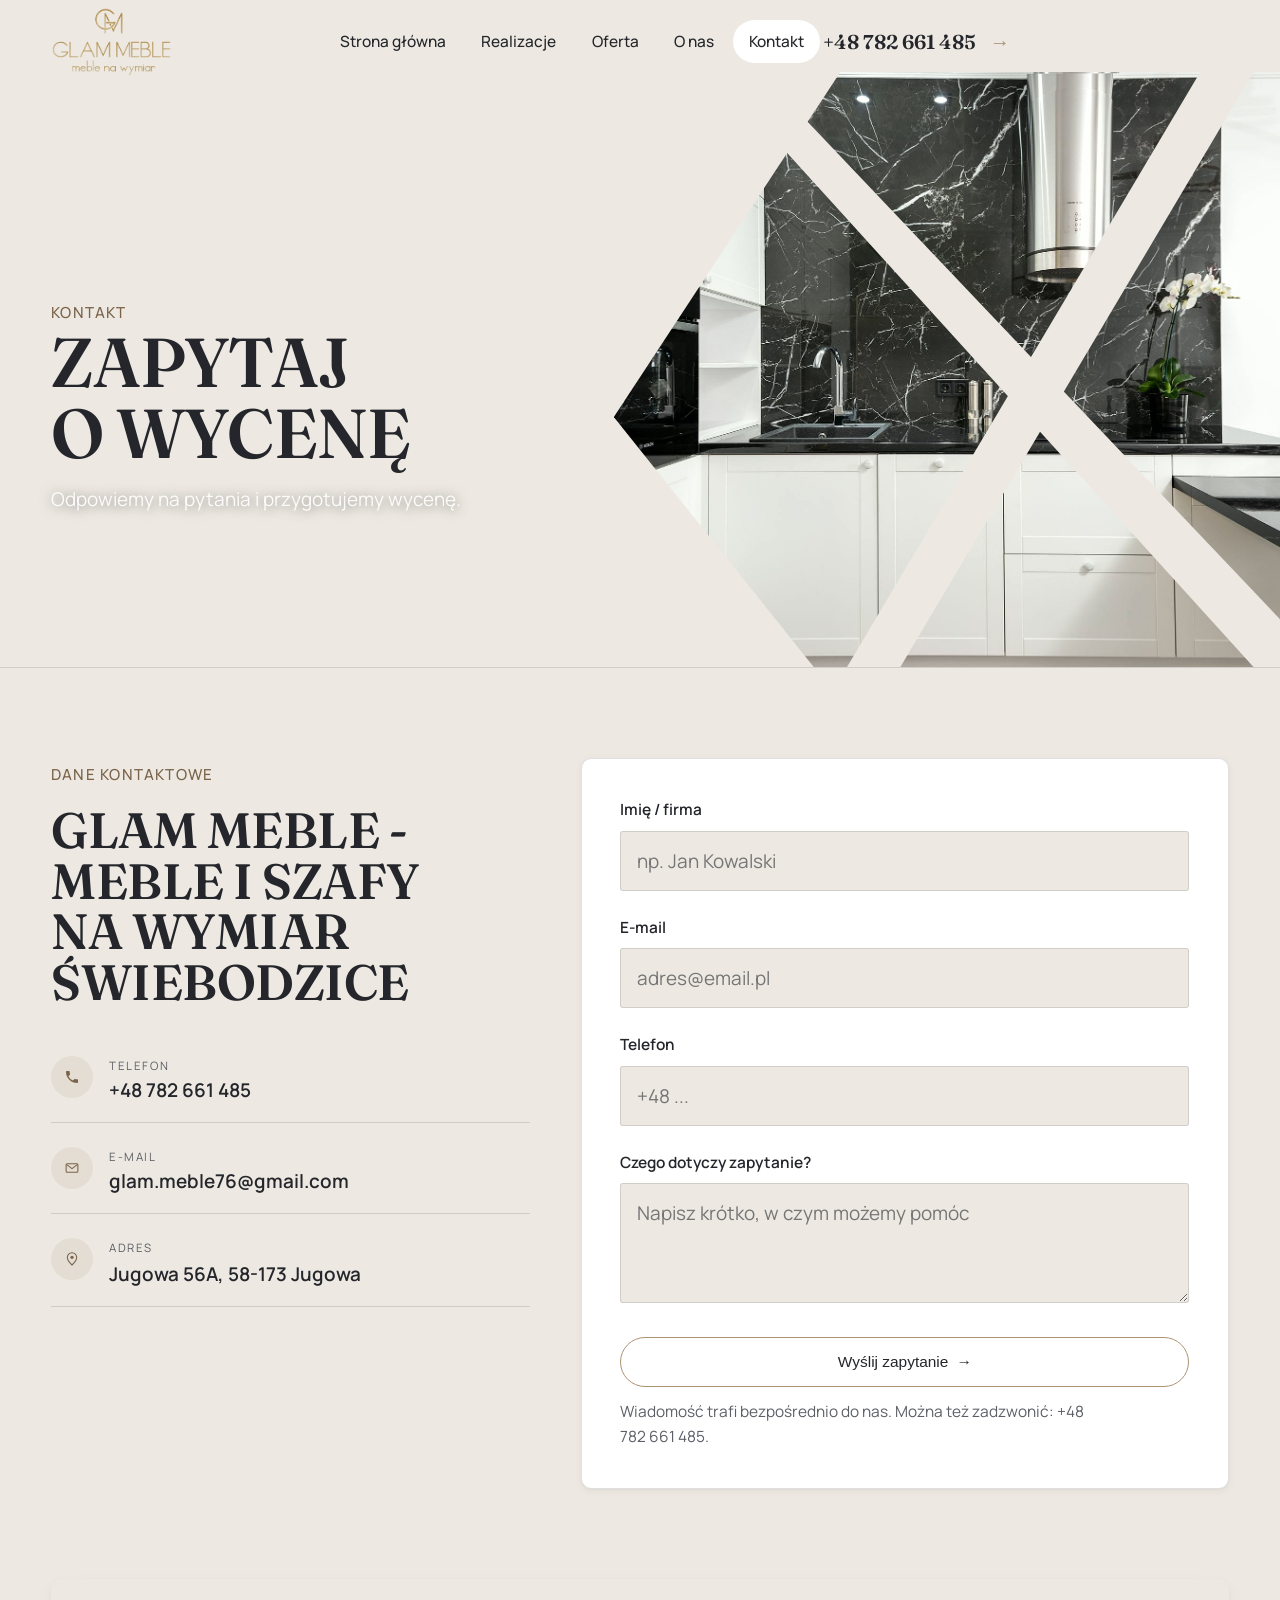
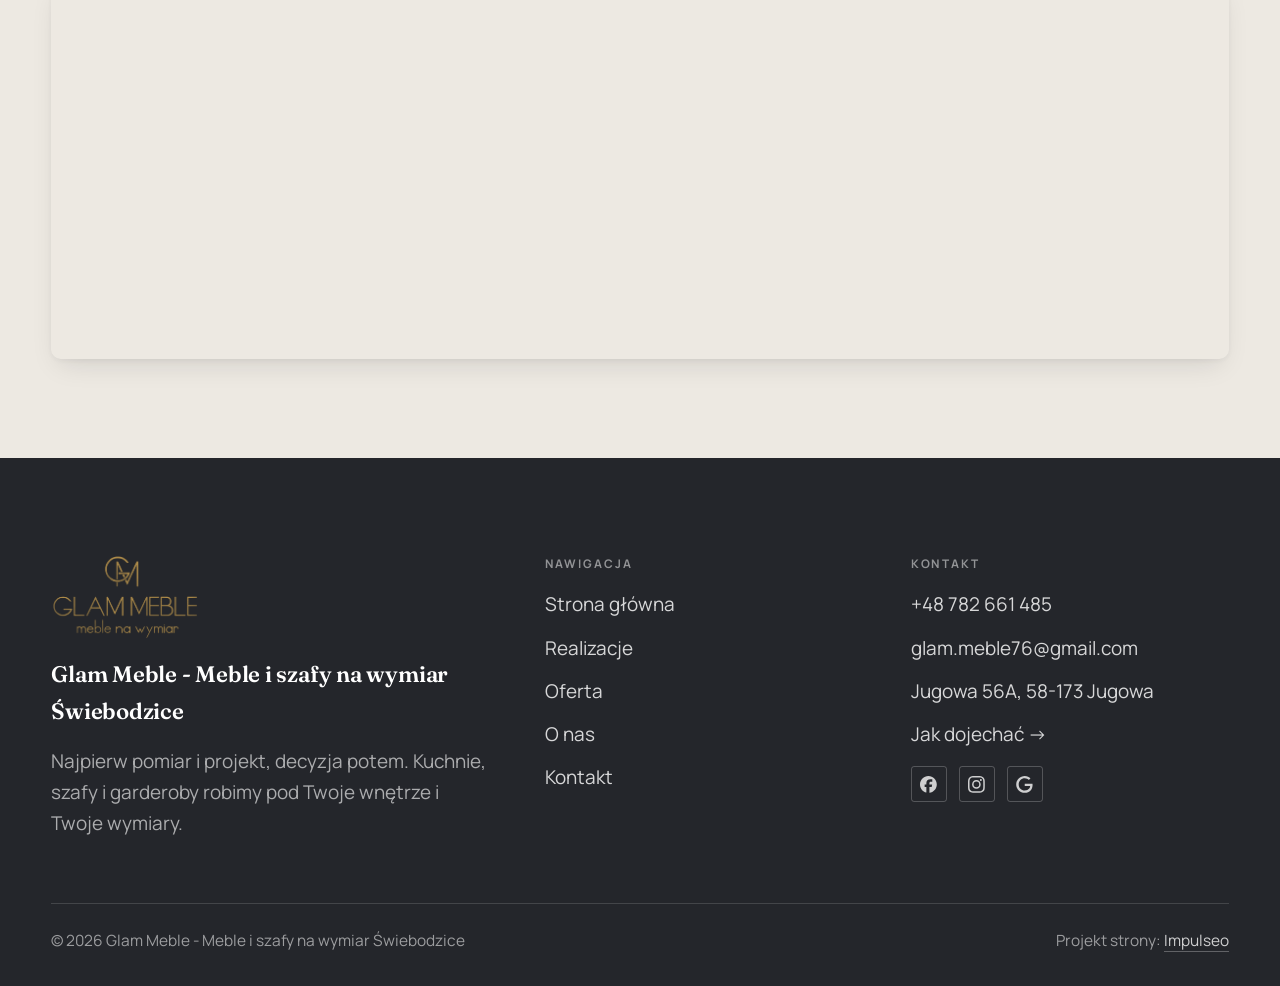
==== commit 5101fbee: "[claude-edit][cmt:72207e0b-5329-46db-b60e-0d6f05a1c8dc] Przebudowa w stylu klindworthroofing.com: be" ====
--- a/kontakt.html
+++ b/kontakt.html
@@ -19,8 +19,11 @@
 <meta name="twitter:card" content="summary_large_image">
 <link rel="preconnect" href="https://fonts.googleapis.com">
 <link rel="preconnect" href="https://fonts.gstatic.com" crossorigin>
-<link href="https://fonts.googleapis.com/css2?family=Lora:wght@500;600;700&family=Manrope:wght@400;500;600&display=swap" rel="stylesheet">
+<link href="https://fonts.googleapis.com/css2?family=Fraunces:opsz,wght@9..144,500;9..144,600&family=Manrope:wght@400;500;600&display=swap" rel="stylesheet">
+<link rel="preconnect" href="https://api.fontshare.com" crossorigin>
+<link href="https://api.fontshare.com/v2/css?f[]=satoshi@400,500,700&display=swap" rel="stylesheet">
 <link rel="stylesheet" href="assets/styles.css?v=4cec102a">
+<link rel="stylesheet" href="assets/klind.css?v=1">
 </head>
 <body>
 
@@ -33,7 +36,7 @@
       <a href="oferta.html">Oferta</a>
       <a href="o-nas.html">O nas</a>
       <a href="kontakt.html" class="active" aria-current="page">Kontakt</a>
-      <a href="kontakt.html" class="btn btn-accent">Zapytaj o wycenę</a>
+      <a href="tel:+48782661485" class="btn btn-accent nav-tel">+48 782 661 485<span class="arr">→</span></a>
     </nav>
     <button class="nav-toggle" aria-label="Menu"><span></span><span></span><span></span></button>
   </div>
@@ -85,6 +88,7 @@
   <div class="wrap">
     <div class="foot-grid">
       <div class="foot-brand">
+        <img class="foot-logo" src="img/logo.png" alt="Glam Meble" width="603" height="350" loading="lazy" decoding="async">
         <div class="name">Glam Meble - Meble i szafy na wymiar Świebodzice</div>
         <p>Najpierw pomiar i projekt, decyzja potem. Kuchnie, szafy i garderoby robimy pod Twoje wnętrze i Twoje wymiary.</p>
       </div>
--- a/assets/klind.css
+++ b/assets/klind.css
@@ -0,0 +1,165 @@
+/* Skórka „Klindworth” (22.10.2026, prośba Szymona): beż + grafit + brąz,
+   szeryfowe wersaliki w nagłówkach, przyciski-pigułki z obwódką,
+   zdjęcia cięte ukośnymi pasami. Ładowana PO styles.css, więc wygrywa. */
+:root{
+  --accent:#ac9376;--accent-d:#8a7258;--accent-soft:rgba(172,147,118,.14);--accent-text:#7a6349;--gold:#ac9376;
+  --paper:#ede9e2;--paper-2:#e4ded4;--paper-3:#d9d1c4;
+  --ink:#24262b;--ink-soft:#3d4047;--muted:#5d5f66;--line:rgba(36,38,43,.14);
+  --k-serif:"Fraunces","Georgia",serif;--k-sans:"Satoshi","Manrope",system-ui,sans-serif;
+}
+html,body{background:var(--paper);color:var(--ink)}
+body{font-family:var(--k-sans);font-weight:400}
+h1,h2,h3,.brand .name,.foot-brand .name{font-family:var(--k-serif);font-weight:600;letter-spacing:-.01em;color:var(--ink)}
+h1,h2{text-transform:uppercase;line-height:1.02}
+.eyebrow{font-family:var(--k-sans);color:var(--accent-text);text-transform:uppercase;letter-spacing:.08em;font-weight:500;font-size:.95rem;background:none;padding:0}
+.eyebrow::before,.eyebrow::after{display:none}
+.muted,p{color:var(--ink-soft)}
+
+/* przyciski - pigułka z obwódką jak „Request a Quote” */
+.btn,.btn-accent,.btn-ghost,.btn-light{border-radius:999px;background:transparent;color:var(--ink);border:1px solid var(--accent);box-shadow:none;font-weight:500;padding:.95rem 2.1rem;letter-spacing:0;text-transform:none}
+.btn:hover,.btn-accent:hover,.btn-ghost:hover,.btn-light:hover{background:var(--accent);color:#fff;border-color:var(--accent);transform:none}
+.btn-solid{background:var(--ink);color:#fff;border-color:var(--ink)}
+.btn-solid:hover{background:var(--accent);border-color:var(--accent)}
+
+/* nagłówek: logo - menu w białej pigułce - telefon */
+.nav .brand-logo{height:70px}
+.nav.is-stuck .brand-logo{height:54px}
+.nav{background:transparent;border:0;box-shadow:none;backdrop-filter:none}
+.nav.is-stuck{background:rgba(237,233,226,.94);backdrop-filter:blur(8px);border-bottom:1px solid var(--line)}
+.nav .brand .name{font-size:1.6rem;color:var(--ink)}
+.nav .brand .sub{color:var(--accent-text);font-family:var(--k-sans)}
+@media (min-width:681px){
+  .nav-links{gap:.2rem}
+  .nav-links a:not(.btn){font-family:var(--k-sans);color:var(--ink);font-weight:500;padding:.55rem 1rem;border-radius:999px}
+  .nav-links a:not(.btn):hover,.nav-links a.active:not(.btn){background:#fff;color:var(--ink)}
+  .nav-links a.active::after,.nav-links a:not(.btn)::after{display:none}
+}
+.nav .nav-links a.btn.btn-accent.nav-tel{border:0;padding:.5rem 0;font-family:var(--k-serif);font-size:1.25rem;font-weight:600;color:var(--ink);background:none}
+.nav .nav-links a.btn.btn-accent.nav-tel:hover,.nav .nav-links a.btn.btn-accent.nav-tel:focus-visible{background:none;color:var(--accent-text)}
+.nav .nav-links a.nav-tel .arr{color:var(--accent);margin-left:.35rem}
+.nav-toggle span{background:var(--ink)}
+
+/* maska ukośnych pasów (motyw „X” z wzorca) */
+.k-cut{
+  -webkit-mask:url("data:image/svg+xml,%3Csvg xmlns='http://www.w3.org/2000/svg' viewBox='0 0 100 100' preserveAspectRatio='none'%3E%3Cpolygon points='34,0 100,0 100,100 30,100 0,58' fill='%23fff'/%3E%3Cpolygon points='15,0 22,0 100,92 100,100 96,100' fill='%23000'/%3E%3Cpolygon points='88,0 96,0 43,100 35,100' fill='%23000'/%3E%3C/svg%3E") center/100% 100% no-repeat;
+  mask:url("data:image/svg+xml,%3Csvg xmlns='http://www.w3.org/2000/svg' viewBox='0 0 100 100' preserveAspectRatio='none'%3E%3Cpolygon points='34,0 100,0 100,100 30,100 0,58' fill='%23fff'/%3E%3Cpolygon points='15,0 22,0 100,92 100,100 96,100' fill='%23000'/%3E%3Cpolygon points='88,0 96,0 43,100 35,100' fill='%23000'/%3E%3C/svg%3E") center/100% 100% no-repeat;
+  -webkit-mask-mode:luminance;mask-mode:luminance;
+}
+
+/* HERO strony głównej */
+.k-hero{position:relative;min-height:100svh;display:flex;align-items:center;padding:7.5rem 0 4rem;overflow:hidden;background:var(--paper)}
+.k-hero .k-hero-art{position:absolute;top:0;right:0;bottom:0;width:58%}
+.k-hero .k-hero-art img{width:100%;height:100%;object-fit:cover;object-position:40% 50%}
+.k-hero .wrap{position:relative;z-index:1;flex:0 0 auto;width:min(92%,1180px);margin-inline:auto}
+.k-hero-copy{max-width:36rem}
+.k-hero h1{font-size:clamp(2.9rem,6.2vw,5.4rem);margin:.6rem 0 1.4rem}
+.k-hero .lead{font-size:1.2rem;line-height:1.65;color:var(--ink-soft);max-width:31rem;margin-bottom:2rem}
+.k-hero .g-badge{color:var(--ink)}
+.k-hero .hero-actions{display:flex;gap:1rem;flex-wrap:wrap;align-items:center}
+.k-hero .k-note{margin-top:2.2rem;font-weight:500}
+
+/* Co robimy */
+.k-what{padding:7rem 0 5rem;text-align:center}
+.k-what .k-big{position:relative;isolation:isolate;font-size:clamp(3rem,8vw,7rem);margin:0 0 1.6rem}
+.k-what .k-big::before{content:attr(data-ghost);position:absolute;left:0;right:0;top:-.42em;color:transparent;-webkit-text-stroke:1px rgba(172,147,118,.45);z-index:-1}
+.k-what .k-intro{max-width:46rem;margin:0 auto 3.5rem;font-size:1.15rem;line-height:1.75}
+.k-duo{display:grid;grid-template-columns:1fr 1fr;gap:1.6rem;text-align:left}
+.k-card{position:relative;display:block;border-radius:6px;overflow:hidden;aspect-ratio:4/3.1;color:#fff;text-decoration:none}
+.k-card img{width:100%;height:100%;object-fit:cover;transition:transform .9s ease}
+.k-card:hover img{transform:scale(1.04)}
+.k-card::after{content:"";position:absolute;inset:0;background:linear-gradient(180deg,rgba(20,20,24,0) 45%,rgba(20,20,24,.72))}
+.k-card .k-card-txt{position:absolute;left:2rem;bottom:1.8rem;right:2rem;z-index:1}
+.k-card h3{color:#fff;font-size:clamp(1.6rem,2.6vw,2.3rem);margin:0 0 .3rem;text-transform:uppercase}
+.k-card p{color:rgba(255,255,255,.88);margin:0;font-size:1.05rem}
+
+/* Realizacje - pas przewijany w bok */
+.k-work{padding:5rem 0 6rem;background:var(--ink);color:#fff}
+.k-work h2,.k-work .eyebrow{color:#fff}
+.k-work .eyebrow{color:var(--accent)}
+.k-work-head{display:flex;justify-content:space-between;align-items:flex-end;gap:1.5rem;margin-bottom:2.5rem;flex-wrap:wrap}
+.k-work-head h2{font-size:clamp(2.4rem,5vw,4.2rem);margin:.4rem 0 0}
+.k-work .btn{color:#fff}
+.k-rail{display:grid;grid-auto-flow:column;grid-auto-columns:minmax(17rem,30%);gap:1.4rem;overflow-x:auto;scroll-snap-type:x mandatory;margin-left:max(4vw,calc((100vw - 1180px)/2));padding:0 4vw 1rem 0;scrollbar-width:thin;scrollbar-color:var(--accent) transparent}
+.k-rail figure{margin:0;scroll-snap-align:start}
+.k-rail img{width:100%;aspect-ratio:3/4;object-fit:cover;border-radius:4px}
+.k-rail figcaption{font-family:var(--k-serif);font-size:1.35rem;margin-top:.8rem;color:#fff}
+
+/* Usługi */
+.k-svc{padding:7rem 0}
+.k-svc-head{display:grid;grid-template-columns:1fr 1fr;gap:2rem;align-items:end;margin-bottom:3.5rem}
+.k-svc-head h2{font-size:clamp(2.6rem,5.5vw,4.6rem);margin:0}
+.k-svc-head p{font-size:1.15rem;margin:0}
+.k-svc-list{display:grid;grid-template-columns:repeat(3,1fr);gap:2.5rem;border-top:1px solid var(--line);padding-top:2.5rem}
+.k-svc-list .num{font-family:var(--k-sans);color:var(--accent-text);font-size:.95rem;letter-spacing:.08em}
+.k-svc-list h3{font-size:1.65rem;text-transform:uppercase;margin:.6rem 0 .9rem}
+.k-svc-list p{line-height:1.7;margin:0}
+.k-svc .k-svc-cta{margin-top:3.5rem}
+
+/* Opinie */
+.k-kudos{padding:6rem 0;background:var(--paper-2)}
+.k-kudos h2{font-size:clamp(2.4rem,5vw,4rem);margin:.4rem 0 2.8rem}
+.k-quotes{display:grid;grid-template-columns:repeat(3,1fr);gap:2rem}
+.k-quotes figure{margin:0;background:var(--paper);border-radius:6px;padding:2.4rem 2.2rem}
+.k-quotes blockquote{font-family:var(--k-serif);font-size:1.3rem;line-height:1.35;margin:0 0 1.2rem;color:var(--ink)}
+.k-quotes figcaption{color:var(--accent-text);font-weight:500}
+.k-kudos .op-google{color:var(--ink)}
+
+/* Pracujmy razem */
+.k-together{padding:7rem 0;text-align:center;background:var(--paper)}
+.k-together h2{font-size:clamp(2.8rem,8vw,7rem);margin:0 0 1.4rem}
+.k-together .k-phone{display:inline-block;font-family:var(--k-serif);font-weight:600;font-size:clamp(1.8rem,4vw,3rem);color:var(--ink);text-decoration:none;margin-bottom:2rem}
+.k-together .k-phone:hover{color:var(--accent-text)}
+.k-together .cta-actions{display:flex;flex-direction:row;gap:1rem;justify-content:center;align-items:center;flex-wrap:wrap;margin-top:0}
+
+/* podstrony: nagłówek w stylu hero (beż + ukośnie cięte zdjęcie) */
+.pagehead{background:var(--paper);min-height:26rem;padding:8rem 0 3.5rem;display:flex;align-items:flex-end;position:relative;overflow:hidden}
+.pagehead>img{position:absolute;top:0;right:0;bottom:0;left:auto;width:52%;height:100%;object-fit:cover;opacity:1;filter:none;
+  -webkit-mask:url("data:image/svg+xml,%3Csvg xmlns='http://www.w3.org/2000/svg' viewBox='0 0 100 100' preserveAspectRatio='none'%3E%3Cpolygon points='34,0 100,0 100,100 30,100 0,58' fill='%23fff'/%3E%3Cpolygon points='15,0 22,0 100,92 100,100 96,100' fill='%23000'/%3E%3Cpolygon points='88,0 96,0 43,100 35,100' fill='%23000'/%3E%3C/svg%3E") center/100% 100% no-repeat;
+  mask:url("data:image/svg+xml,%3Csvg xmlns='http://www.w3.org/2000/svg' viewBox='0 0 100 100' preserveAspectRatio='none'%3E%3Cpolygon points='34,0 100,0 100,100 30,100 0,58' fill='%23fff'/%3E%3Cpolygon points='15,0 22,0 100,92 100,100 96,100' fill='%23000'/%3E%3Cpolygon points='88,0 96,0 43,100 35,100' fill='%23000'/%3E%3C/svg%3E") center/100% 100% no-repeat;
+  -webkit-mask-mode:luminance;mask-mode:luminance}
+.pagehead::before,.pagehead::after{display:none}
+.pagehead .wrap{position:relative;z-index:1}
+.pagehead h1{color:var(--ink);font-size:clamp(2.6rem,5.4vw,4.6rem);max-width:12ch;text-shadow:none}
+.pagehead .eyebrow{color:var(--accent-text)}
+
+/* sekcje ogólne i CTA na podstronach */
+section.trust,.svc,.op-card{background:var(--paper-2)}
+.cta{background:var(--ink)!important;color:#fff}
+.cta h2{color:#fff}
+.cta p{color:rgba(255,255,255,.8)}
+.cta .eyebrow{color:var(--accent)}
+.cta .btn{color:#fff;border-color:var(--accent)}
+
+/* stopka grafitowa */
+footer{background:var(--ink);color:rgba(255,255,255,.78)}
+footer .name,footer .foot-brand .name,footer h4{color:#fff}
+footer h4{font-family:var(--k-sans);text-transform:uppercase;letter-spacing:.08em;font-size:.85rem;color:var(--accent)}
+footer a{color:rgba(255,255,255,.85)}
+footer a:hover{color:var(--accent)}
+footer p{color:rgba(255,255,255,.7)}
+.foot-bot{border-color:rgba(255,255,255,.14)}
+
+.sticky-reserve .sr-book{background:var(--ink);color:#fff}
+.sticky-reserve .sr-call{background:var(--accent);color:#fff}
+
+@media (max-width:900px){
+  .k-hero{min-height:auto;flex-direction:column;align-items:stretch;padding:6.5rem 0 3rem}
+  .k-hero .k-hero-art{position:relative;width:100%;height:56vw;max-height:440px;order:2;margin-top:2.2rem}
+  .k-duo,.k-quotes,.k-svc-head{grid-template-columns:1fr}
+  .k-svc-list{grid-template-columns:1fr;gap:2rem}
+  .k-rail{grid-auto-columns:72%}
+  .pagehead{min-height:auto;flex-direction:column;align-items:stretch;padding:6.5rem 0 0}
+  .pagehead>img{position:relative;width:100%;height:52vw;max-height:360px;order:2;margin-top:1.8rem}
+}
+@media (max-width:680px){
+  .nav .nav-links a.btn.btn-accent.nav-tel{font-size:1.15rem;justify-content:flex-start}
+  .k-what{padding:4.5rem 0 3.5rem}
+  .k-svc,.k-together{padding:4.5rem 0}
+  .k-quotes blockquote{font-size:1.35rem}
+}
+
+/* stopka: złote logo na grafitowym tle */
+.foot-logo{height:86px;width:auto;display:block;margin-bottom:1rem}
+@media (max-width:900px){.k-quotes{grid-template-columns:1fr}}
+@media (max-width:680px){.nav .brand-logo{height:48px}}
+.nav:not(.is-stuck) .nav-inner{padding-top:.7rem}
